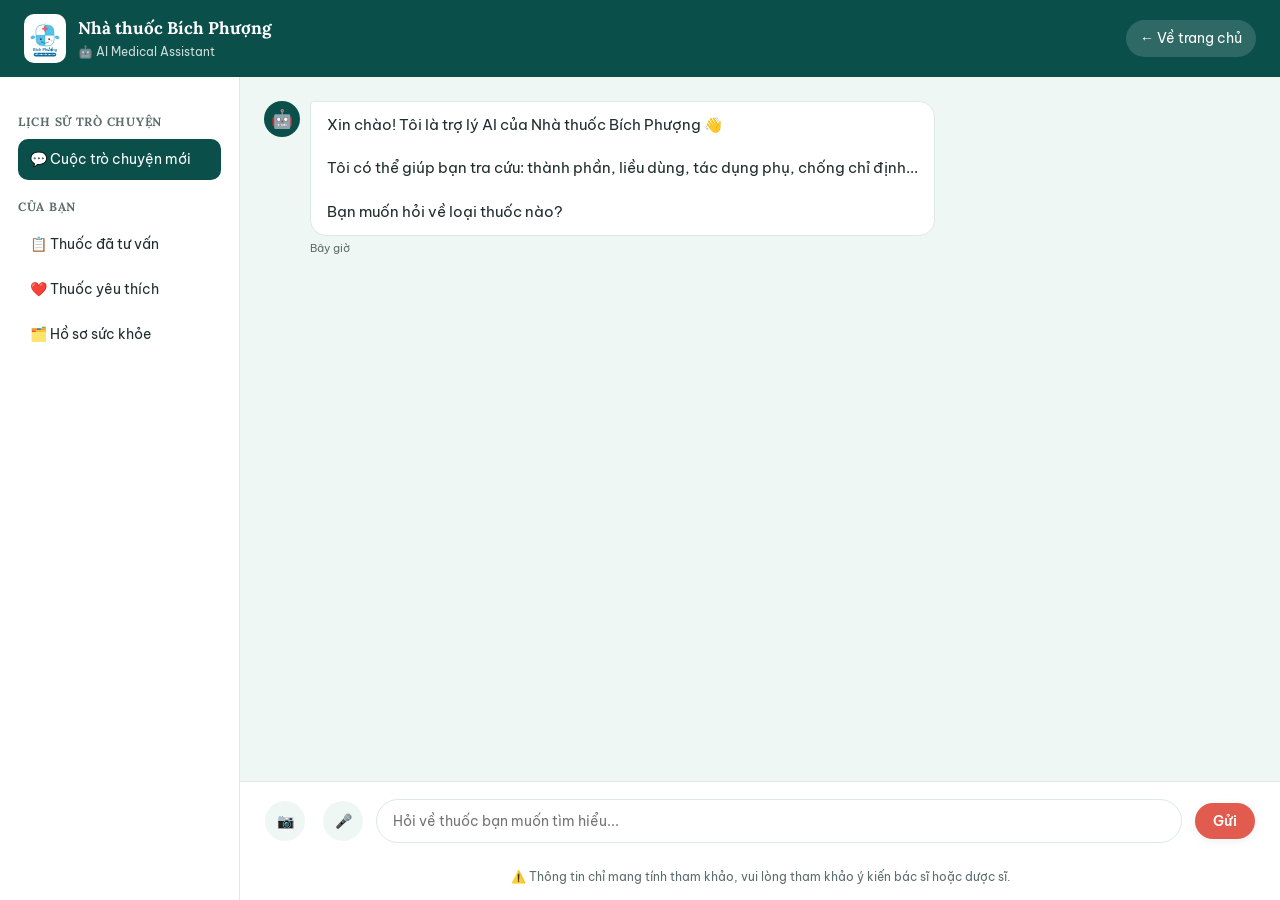
==== pages/ai-tu-van.html @ 7805c1f6 "update website" ====
<!DOCTYPE html>
<html>

<head>
    <meta charset="UTF-8">
    <title>Tư vấn AI - Nhà thuốc Bích Phượng</title>
    <link rel="stylesheet" href="../style.css">
</head>

<body class="trangTuVanAI">

    <header class="headerTuVan">
        <a href="../index.html" class="logoTuVan">
            <img src="../linh-vat-bich-phuong-v2.svg" alt="Logo" class="logoAnhTuVan">
            <div>
                <h1>Nhà thuốc Bích Phượng</h1>
                <p>🤖 AI Medical Assistant</p>
            </div>
        </a>
        <a href="../index.html" class="nutVeTrangChu">← Về trang chủ</a>
    </header>

    <div class="khungTuVanChinh">

        <aside class="menuTuVanTrai">
            <h3>Lịch sử trò chuyện</h3>
            <div class="mucLichSuChat active">💬 Cuộc trò chuyện mới</div>

            <h3>Của bạn</h3>
            <div class="mucCongCu" data-cong-cu="thuocDaTuVan">📋 Thuốc đã tư vấn</div>
            <div class="mucCongCu" data-cong-cu="thuocYeuThich">❤️ Thuốc yêu thích</div>
            <div class="mucCongCu" data-cong-cu="hoSoSucKhoe">🗂️ Hồ sơ sức khỏe</div>
        </aside>

        <main class="khungChat">

            <div class="vungTinNhan" id="vungTinNhan">
                <div class="tinNhan tinNhanAI">
                    <div class="avatarChat avatarAI">🤖</div>
                    <div class="noiDungTinNhan">
                        <div class="bongChat bongChatAI">
                            Xin chào! Tôi là trợ lý AI của Nhà thuốc Bích Phượng 👋<br><br>
                            Tôi có thể giúp bạn tra cứu: thành phần, liều dùng, tác dụng phụ, chống chỉ định...<br><br>
                            Bạn muốn hỏi về loại thuốc nào?
                        </div>
                        <span class="thoiGianChat">Bây giờ</span>
                    </div>
                </div>
            </div>

            <div class="dangGoChat" id="dangGoChat" style="display:none;">
                <div class="avatarChat avatarAI">🤖</div>
                <div class="bongChat bongChatAI">
                    <span class="cham"></span><span class="cham"></span><span class="cham"></span>
                </div>
            </div>

            <div class="khungNhapChat">
                <button type="button" class="nutIconChat" id="nutUpload" title="Tải ảnh lên">📷</button>
                <button type="button" class="nutIconChat" id="nutMicro" title="Ghi âm">🎤</button>
                <input type="text" id="oNhapChat" placeholder="Hỏi về thuốc bạn muốn tìm hiểu...">
                <button type="button" id="nutGuiChat">Gửi</button>
            </div>

            <p class="canhBaoAI">⚠️ Thông tin chỉ mang tính tham khảo, vui lòng tham khảo ý kiến bác sĩ hoặc dược sĩ.
            </p>

        </main>
    </div>

    <script src="ai-tu-van.js"></script>
</body>

</html>
---- style.css ----
@import url('https://fonts.googleapis.com/css2?family=Lora:ital,wght@0,500;0,600;0,700;1,500&family=Be+Vietnam+Pro:wght@400;500;600;700&display=swap');

* {
    box-sizing: border-box;
}

:root {
    --pine: #0B4F4A;
    --teal: #16786D;
    --mint: #EFF7F4;
    --white: #FFFFFF;
    --clay: #E15B4F;
    --clay-dark: #C8453A;
    --ink: #1F2D2B;
    --ink-soft: #5C6E6A;
    --line: #DCEAE6;
    --shadow-sm: 0 2px 8px rgba(11, 79, 74, 0.08);
    --shadow-md: 0 8px 24px rgba(11, 79, 74, 0.12);
    --shadow-lg: 0 20px 48px rgba(11, 79, 74, 0.22);
}

html {
    scroll-behavior: smooth;
}

body {
    font-family: "Be Vietnam Pro", "Segoe UI", sans-serif;
    background: var(--mint);
    margin: 0;
    padding: 0;
    color: var(--ink);
    font-size: 16px;
    line-height: 1.5;
}

h1,
h2,
h3 {
    font-family: "Lora", serif;
}

/*  -----------------------------------------hàng tiêu đề  */

.header {
    background: var(--pine);
    background-image: radial-gradient(circle at 12% 20%, rgba(255, 255, 255, 0.06) 0, transparent 45%),
        radial-gradient(circle at 88% 80%, rgba(255, 255, 255, 0.05) 0, transparent 40%);
    color: var(--white);
    padding: 28px 24px 46px;
    text-align: center;
    position: relative;
    box-shadow: var(--shadow-lg);
}

.hangTieuDe {
    display: flex;
    align-items: center;
    justify-content: center;
    gap: 16px;
    flex-wrap: wrap;
    position: relative;
    padding-right: 60px;
}

.linhVat {
    width: 96px;
    background: var(--white);
    border-radius: 20px;
    padding: 6px;
    box-shadow: var(--shadow-md);
}

.header h1 {
    color: var(--white);
    margin: 0;
    font-size: 34px;
    font-weight: 700;
    letter-spacing: 0.2px;
}

.header p {
    color: rgba(255, 255, 255, 0.86);
    margin: 6px 0 0;
    font-size: 15px;
}

/*--------------------------------------------- phần chính  */
.noi-dung-chinh {
    background: var(--white);
    max-width: 1140px;
    margin: -28px auto 32px;
    padding: 28px;
    border-radius: 22px;
    box-shadow: var(--shadow-lg);
    position: relative;
    border: 1px solid var(--line);
}

p {
    font-size: 16px;
}

/* ------------------------------------------ Ô TÌM KIẾM  */
#oTimKiem {
    padding: 12px 18px;
    width: 100%;
    max-width: 360px;
    border: 1.5px solid var(--line);
    border-radius: 999px;
    font-size: 15px;
    margin-bottom: 14px;
    outline: none;
    font-family: inherit;
    background: var(--mint);
    color: var(--ink);
}

#oTimKiem::placeholder {
    color: var(--ink-soft);
}

#oTimKiem:focus {
    border-color: var(--teal);
    background: var(--white);
    box-shadow: 0 0 0 3px rgba(22, 120, 109, 0.15);
}

/* ---------------------------------------------ĐĂNG NHẬP (form nhanh)  */
#formDangNhap {
    position: fixed;
    top: 50%;
    left: 50%;
    transform: translate(-50%, -50%);
    background: var(--white);
    padding: 30px;
    border-radius: 18px;
    box-shadow: var(--shadow-lg);
    z-index: 100;
    width: min(92vw, 360px);
}

#formDangNhap input {
    display: block;
    width: 100%;
    padding: 10px 12px;
    margin: 8px 0;
    border: 1.5px solid var(--line);
    border-radius: 10px;
    font-family: inherit;
}

.hangMatKhau {
    display: flex;
    align-items: center;
    gap: 6px;
}

.hangMatKhau input {
    flex: 1;
}

.hoacDangNhapBang,
.dangnhapbang {
    text-align: center;
    color: var(--ink-soft);
    font-size: 13px;
    margin: 16px 0 10px;
    text-transform: uppercase;
    letter-spacing: 0.06em;
}

.hangMangXaHoi {
    display: flex;
    flex-direction: column;
    gap: 8px;
}

.nutMangXaHoi {
    display: flex;
    align-items: center;
    justify-content: center;
    gap: 8px;
    width: 100%;
    background: var(--white);
    color: var(--ink);
    border: 1.5px solid var(--line);
    box-shadow: none;
}

.nutGoogle:hover {
    background: #fdeceb;
}

.nutFacebook {
    background: #1877f2;
    color: #fff;
    border-color: #1877f2;
}

.nutFacebook:hover {
    background: #145dbf;
}

.nutZalo {
    background: #0068ff;
    color: #fff;
    border-color: #0068ff;
}

.nutZalo:hover {
    background: #0052cc;
}

/* ------------------------------------------NÚT DANH MỤC  MENU CHÍNH  */
.danhmuc {
    background: var(--white);
    color: var(--teal);
    border: 1.5px solid var(--line);
    border-radius: 999px;
    padding: 8px 16px;
    font-size: 14px;
    cursor: pointer;
    font-weight: 600;
}

.danhmuc:hover {
    background: var(--teal);
    color: var(--white);
}

.menuChinh {
    display: flex;
    gap: 10px;
    margin: 14px 0 18px;
    position: relative;
    flex-wrap: wrap;
}

.nutMoMenu {
    background: var(--mint);
    color: var(--pine);
    border: 1.5px solid var(--line);
    box-shadow: none;
    font-weight: 600;
}

.nutMoMenu:hover {
    background: var(--pine);
    color: var(--white);
    border-color: var(--pine);
}

.nutTatCa {
    background: var(--ink);
    color: var(--white);
}

.nutTatCa:hover {
    background: #000;
}

#megaMenu {
    position: absolute;
    background: var(--white);
    border: 1px solid var(--line);
    box-shadow: var(--shadow-lg);
    display: flex;
    width: 520px;
    z-index: 50;
    border-radius: 18px;
    overflow: hidden;
    margin-top: 8px;
}

.cotPhai {
    flex: 1;
    padding: 16px;
    display: flex;
    flex-wrap: wrap;
    align-content: flex-start;
    gap: 8px;
}

.mucCotPhai {
    padding: 7px 14px;
    background: var(--mint);
    border-radius: 999px;
    cursor: pointer;
    font-size: 14px;
    color: var(--pine);
    font-weight: 600;
}

.mucCotPhai:hover {
    background: var(--teal);
    color: var(--white);
}

/* ---------------------------------------- DANH SÁCH SẢN PHẨM  */
ol {
    display: flex;
    justify-content: center;
    flex-wrap: wrap;
    gap: 22px;
    padding: 0;
    margin-top: 20px;
}

li {
    position: relative;
    background: var(--white);
    border: 1px solid var(--line);
    border-radius: 16px;
    padding: 20px 20px 18px;
    margin: 6px 0;
    list-style: none;
    width: 252px;
    text-align: left;
    box-shadow: var(--shadow-sm);
    transition: transform 0.22s ease, box-shadow 0.22s ease;
    animation: hienLen 0.4s ease;
}

li::before {
    content: "";
    position: absolute;
    top: -1px;
    left: 20px;
    width: 34px;
    height: 10px;
    background: var(--clay);
    border-radius: 0 0 6px 6px;
}

li:hover {
    transform: translateY(-6px);
    box-shadow: var(--shadow-md);
    border-color: var(--teal);
}

li img {
    width: 100%;
    height: 140px;
    object-fit: cover;
    border-radius: 12px;
    margin-bottom: 12px;
    background: var(--mint);
}

.tenSanPham {
    font-weight: 700;
    cursor: pointer;
    color: var(--pine);
    font-family: "Lora", serif;
    font-size: 16px;
}

.chitiet {
    background: var(--mint);
    padding: 10px 12px;
    margin-top: 10px;
    border-radius: 10px;
    font-size: 13px;
    text-align: left;
    color: var(--ink-soft);
    border-left: 3px solid var(--clay);
}

@keyframes hienLen {
    from {
        opacity: 0;
        transform: translateY(14px);
    }

    to {
        opacity: 1;
        transform: translateY(0);
    }
}

/*  --------------------------------------------NÚT BẤM (chung)  */
button {
    background: var(--teal);
    color: var(--white);
    border: none;
    border-radius: 10px;
    padding: 9px 18px;
    margin: 5px;
    font-size: 14px;
    font-weight: 600;
    cursor: pointer;
    font-family: inherit;
    box-shadow: var(--shadow-sm);
    transition: transform 0.15s ease, box-shadow 0.15s ease, background 0.15s ease;
}

button:hover {
    background: var(--pine);
    transform: translateY(-1px);
    box-shadow: var(--shadow-md);
}

button:active {
    transform: translateY(0);
}

button:disabled {
    background: #b7c4c1;
    color: #fff;
    cursor: not-allowed;
    box-shadow: none;
    transform: none;
}

.nutThemGio {
    background: var(--clay);
}

.nutThemGio:hover {
    background: var(--clay-dark);
}

.nutbogio {
    background: var(--white);
    color: var(--ink-soft);
    border: 1.5px solid var(--line);
    box-shadow: none;
}

.nutbogio:hover {
    background: var(--mint);
    color: var(--ink);
}

.nutYeuThich {
    background: var(--white);
    color: #cbd6d3;
    border: 1.5px solid var(--line);
    box-shadow: none;
    padding: 4px 8px;
    margin: 8px 0 0 0;
    font-size: 19px;
    border-radius: 999px;
    line-height: 1;
}

.nutYeuThich:hover {
    transform: scale(1.08);
    box-shadow: none;
}

.nutYeuThich.active {
    background: #fdeceb;
    color: var(--clay);
    border-color: #f4c3bd;
}

/* GIỎ HÀNG  */
.khuVucGioHang {
    position: relative;
    display: inline-block;
    margin-bottom: 16px;
}

#nutGioHangIcon {
    font-size: 15px;
    padding: 11px 18px;
    background: var(--clay);
    color: var(--white);
}

#nutGioHangIcon:hover {
    background: var(--clay-dark);
}

#khungGioHang {
    position: absolute;
    top: 52px;
    left: 0;
    background: var(--white);
    border: 1px solid var(--line);
    border-radius: 18px;
    box-shadow: var(--shadow-lg);
    padding: 22px;
    width: 350px;
    z-index: 80;
}

#khungGioHang h3 {
    margin: 0 0 6px;
    color: var(--pine);
}

#chiTietGioHang {
    font-size: 14px;
    margin-bottom: 10px;
    max-height: 190px;
    overflow-y: auto;
    padding-right: 4px;
}

.sanPhamTrongGio {
    text-align: left;
}

.sanPhamTrongGio p {
    margin: 2px 0;
    font-size: 14px;
}

.sanPhamTrongGio hr {
    border: none;
    border-top: 1px solid var(--line);
    margin: 10px 0;
}

.dongTongTien {
    font-weight: 700;
    font-size: 16px;
    border-top: 1px solid var(--line);
    padding-top: 10px;
    color: var(--pine);
    font-family: "Lora", serif;
}

.dongGiamGia {
    font-size: 14px;
    color: var(--clay-dark);
    font-weight: 600;
}

.dongCuoi {
    color: var(--pine);
    font-size: 15px;
}

#khungGioHang select {
    width: 100%;
    padding: 10px;
    border-radius: 10px;
    border: 1.5px solid var(--line);
    margin: 8px 0;
    font-family: inherit;
}

.khuVucMaGiamGia {
    margin: 10px 0 12px;
    padding: 12px;
    border: 1.5px dashed var(--teal);
    border-radius: 12px;
    background: var(--mint);
}

.khuVucTichDiem {
    margin: 8px 0 12px;
    padding: 12px;
    border: 1.5px dashed var(--clay);
    border-radius: 12px;
    background: #fdf3f2;
}

.chonDiem {
    display: flex;
    align-items: center;
    gap: 8px;
    font-weight: 600;
    color: var(--clay-dark);
}

.chonDiem input {
    width: auto;
    margin: 0;
}

.hangMaGiamGia {
    display: flex;
    gap: 6px;
    flex-wrap: wrap;
    margin-top: 6px;
}

#maGiamGia {
    flex: 1;
    min-width: 140px;
    margin: 0;
}

#nutApDungMaGiamGia,
#nutXoaMaGiamGia {
    padding: 8px 10px;
    margin: 0;
}

.thongBaoMaGiamGia {
    margin: 6px 0 0;
    font-size: 12px;
    color: var(--ink-soft);
}

#khungGioHang input,
#khungGioHang textarea {
    width: 100%;
    padding: 10px;
    border-radius: 10px;
    border: 1.5px solid var(--line);
    margin: 4px 0 8px;
    font-size: 14px;
    font-family: inherit;
}

.khungThongTinGiaoHang {
    margin-top: 10px;
    display: flex;
    flex-direction: column;
}

#nutThongTinGiaoHang {
    width: 100%;
    margin: 0 0 8px;
    background: var(--pine);
}

#formThongTinGiaoHang {
    display: flex;
    flex-direction: column;
    gap: 4px;
    padding: 12px;
    border: 1px solid var(--line);
    border-radius: 12px;
    background: var(--mint);
}

#formThongTinGiaoHang input,
#formThongTinGiaoHang textarea {
    margin: 0 0 6px;
}

.hangNutGioHang {
    display: flex;
    gap: 8px;
    margin-top: 10px;
}

.hangNutGioHang button {
    flex: 1;
}

.hangNutGioHang #nutThanhToan {
    background: var(--clay);
}

.hangNutGioHang #nutThanhToan:hover {
    background: var(--clay-dark);
}

/*  THÔNG BÁO KHUYẾN MÃI  */
.khuVucThongBao {
    margin: 0 0 20px;
    padding: 16px 18px;
    border-radius: 16px;
    background: var(--mint);
    border: 1px solid var(--line);
}

.thongBaoStrip {
    display: grid;
    gap: 10px;
}

.thongBaoItem {
    display: none;
    align-items: center;
    justify-content: space-between;
    gap: 12px;
    padding: 12px 16px;
    border-radius: 12px;
    background: var(--white);
    color: var(--ink);
    border: 1px solid var(--line);
}

.thongBaoItem.active {
    display: flex;
    flex-wrap: wrap;
}

.thongBaoBadge {
    display: inline-flex;
    align-items: center;
    justify-content: center;
    padding: 5px 12px;
    border-radius: 999px;
    background: var(--clay);
    color: var(--white);
    font-size: 11px;
    font-weight: 700;
    text-transform: uppercase;
    letter-spacing: 0.06em;
}

/*  ---------------------------------------------------- MENU ba gạch */
#dauBaGach {
    position: absolute;
    top: 50%;
    right: 4px;
    transform: translateY(-50%);
    background: rgba(255, 255, 255, 0.14);
    color: var(--white);
    border: 1.5px solid rgba(255, 255, 255, 0.3);
    border-radius: 999px;
    font-size: 22px;
    cursor: pointer;
    box-shadow: none;
    padding: 8px 12px;
    width: 44px;
    height: 44px;
    display: inline-flex;
    align-items: center;
    justify-content: center;
    z-index: 10;
}

#dauBaGach:hover {
    background: rgba(255, 255, 255, 0.24);
}

#dauBaGach:focus-visible {
    outline: 2px solid #fff;
    outline-offset: 2px;
}

#menuBaGach {
    position: absolute;
    top: calc(100% + 10px);
    right: 0;
    width: 270px;
    background: var(--white);
    border-radius: 14px;
    box-shadow: var(--shadow-lg);
    display: none;
    z-index: 999;
    overflow: hidden;
    border: 1px solid var(--line);
}

.mucMenu {
    padding: 13px 16px;
    cursor: pointer;
    border-bottom: 1px solid var(--line);
    color: var(--ink);
    display: flex;
    align-items: center;
    gap: 10px;
    transition: background 0.18s ease, transform 0.18s ease;
    font-weight: 500;
}

.mucMenu:last-child {
    border-bottom: none;
}

.mucMenu:hover {
    background: var(--mint);
    color: var(--pine);
    transform: translateX(3px);
}

#khungTichDiem {
    padding: 12px 16px;
    background: #fdf3f2;
    color: var(--clay-dark);
    border-bottom: 1px solid #f4c3bd;
}

#khungTichDiem p {
    margin: 4px 0;
    font-size: 14px;
}

.dongDiem {
    font-size: 14px;
    color: var(--clay-dark);
    font-weight: 600;
}

/*  khung chức năng */
.khungMenuChucNang {
    position: fixed;
    inset: 0;
    background: rgba(11, 40, 37, 0.55);
    display: flex;
    align-items: center;
    justify-content: center;
    padding: 20px;
    z-index: 400;
}

.khungMenuNoiDung {
    width: min(92vw, 480px);
    background: var(--white);
    border-radius: 18px;
    box-shadow: var(--shadow-lg);
    overflow: hidden;
}

.khungMenuHeader {
    display: flex;
    align-items: center;
    justify-content: space-between;
    padding: 16px 18px;
    border-bottom: 1px solid var(--line);
    background: var(--mint);
}

.khungMenuHeader h3 {
    margin: 0;
    color: var(--pine);
    font-size: 19px;
}

.khungMenuHeader button {
    margin: 0;
    padding: 6px 10px;
    background: var(--white);
    color: var(--pine);
    box-shadow: none;
}

.khungMenuBody {
    padding: 18px;
    color: var(--ink);
}

.khungMenuBody .bangThongTin {
    display: grid;
    gap: 8px;
}

.khungMenuBody .hangThongTin {
    padding: 11px 14px;
    border-radius: 10px;
    background: var(--mint);
    border: 1px solid var(--line);
    font-size: 14.5px;
}

.khungMenuBody .hangThongTin strong {
    color: var(--pine);
}

.hangNutYeuCauDangNhap {
    margin-top: 14px;
    text-align: center;
}

.khungMenuBody .nutKhungMenu {
    margin: 10px 0 0;
    padding: 9px 14px;
    background: var(--clay);
}

/* ------------------------------------------------YÊU THÍCH  */
.khungYeuThich {
    position: fixed;
    inset: 0;
    background: rgba(11, 40, 37, 0.55);
    display: flex;
    align-items: center;
    justify-content: center;
    padding: 20px;
    z-index: 300;
}

.khungYeuThichNoiDung {
    width: min(92vw, 560px);
    max-height: 80vh;
    overflow: hidden;
    background: var(--white);
    border-radius: 20px;
    box-shadow: var(--shadow-lg);
}

.khungYeuThichHeader {
    display: flex;
    align-items: center;
    justify-content: space-between;
    padding: 18px 20px;
    border-bottom: 1px solid var(--line);
    background: var(--mint);
}

.khungYeuThichHeader h3 {
    margin: 0;
    color: var(--pine);
    font-family: "Lora", serif;
}

.khungYeuThichHeader button {
    margin: 0;
    padding: 6px 10px;
    background: var(--white);
    color: var(--pine);
    box-shadow: none;
}

.khungYeuThichBody {
    padding: 18px 20px;
    max-height: calc(80vh - 74px);
    overflow-y: auto;
}

.mucYeuThich {
    display: flex;
    align-items: center;
    justify-content: space-between;
    gap: 12px;
    padding: 12px 0;
    border-bottom: 1px solid var(--line);
}

.mucYeuThich:last-child {
    border-bottom: none;
}

.mucYeuThich strong {
    display: block;
    color: var(--pine);
    font-family: "Lora", serif;
}

.mucYeuThich span {
    color: var(--clay-dark);
    font-size: 14px;
    font-weight: 600;
}

.hangNutYeuThichKhung {
    display: flex;
    gap: 8px;
    flex-wrap: wrap;
}

.hangNutYeuThichKhung button {
    margin: 0;
    padding: 8px 12px;
    font-size: 13px;
}

.nutBoYeuThichKhung {
    background: var(--clay);
}

.nutBoYeuThichKhung:hover {
    background: var(--clay-dark);
}

/*  HỒ SƠ KHÁCH HÀNG*/
.khuVucHoSo {
    margin: 18px 0 22px;
}

.hoSoCard {
    display: flex;
    justify-content: space-between;
    gap: 20px;
    padding: 22px;
    border-radius: 18px;
    background: var(--pine);
    color: var(--white);
    box-shadow: var(--shadow-md);
}

.tieuDeNho {
    margin: 0 0 6px;
    color: rgba(255, 255, 255, 0.75);
    font-size: 12px;
    font-weight: 700;
    text-transform: uppercase;
    letter-spacing: 0.08em;
}

.hoSoCard h2 {
    margin: 0 0 8px;
    color: var(--white);
    font-size: 23px;
}

.hoSoCard p {
    margin: 0;
    color: rgba(255, 255, 255, 0.82);
}

.hoSoStats {
    display: grid;
    gap: 8px;
    min-width: 240px;
}

.statItem {
    padding: 11px 14px;
    border-radius: 12px;
    background: rgba(255, 255, 255, 0.12);
    color: var(--white);
    border: 1px solid rgba(255, 255, 255, 0.2);
    font-weight: 600;
    font-size: 14.5px;
}

.statItemNut {
    cursor: pointer;
    text-align: left;
    border: 1px solid rgba(255, 255, 255, 0.3);
    transition: transform 0.15s ease, background 0.15s ease;
}

.statItemNut:hover {
    background: rgba(255, 255, 255, 0.22);
    transform: translateY(-2px);
}

/*  THÔNG BÁO NHANH  */
.thong-bao {
    position: fixed;
    top: 18px;
    right: 18px;
    z-index: 999;
    display: flex;
    flex-direction: column;
    gap: 8px;
    pointer-events: none;
}

.thong-bao .thongItem {
    background: var(--pine);
    color: var(--white);
    padding: 12px 18px;
    border-radius: 999px;
    box-shadow: var(--shadow-lg);
    min-width: 220px;
    animation: slideIn 0.25s ease;
    font-size: 14px;
    font-weight: 500;
}

.thong-bao .thongItem.success {
    background: #1a8f5e;
}

.thong-bao .thongItem.error {
    background: var(--clay-dark);
}

@keyframes slideIn {
    from {
        opacity: 0;
        transform: translateY(-8px);
    }

    to {
        opacity: 1;
        transform: translateY(0);
    }
}

/*  --------------------------------------ĐĂNG NHẬP  ĐĂNG KÝ TRƯỢT  */
.containerDangNhap {
    position: fixed;
    top: 50%;
    left: 50%;
    transform: translate(-50%, -50%);
    width: min(92vw, 720px);
    min-height: 480px;
    background: var(--white);
    border-radius: 26px;
    box-shadow: var(--shadow-lg);
    overflow: hidden;
    z-index: 100;
}

.containerDangNhap h1 {
    font-size: 26px;
    margin: 0 0 6px;
}

.containerDangNhap .formBox {
    position: absolute;
    top: 0;
    height: 100%;
    width: 50%;
    display: flex;
    align-items: center;
    color: var(--ink);
    text-align: center;
    padding: 40px;
    z-index: 1;
    transition: 0.6s ease-in-out 1.2s, visibility 0s 1.2s;
}

.containerDangNhap .formBox form {
    width: 100%;
}

.containerDangNhap .formBox input {
    width: 100%;
    padding: 11px 12px;
    margin: 8px 0;
    border: 1.5px solid var(--line);
    border-radius: 10px;
    font-family: inherit;
}

.containerDangNhap .hangMatKhau {
    display: flex;
    align-items: center;
    gap: 5px;
}

.containerDangNhap .hangMatKhau input {
    flex: 1;
}

.containerDangNhap .dangnhapbang {
    font-size: 12px;
    margin: 12px 0 8px;
    color: var(--ink-soft);
}

.containerDangNhap .hangMangXaHoi {
    display: flex;
    flex-direction: column;
    gap: 6px;
}

.containerDangNhap .nutMangXaHoi {
    padding: 8px 12px;
    font-size: 13px;
}

.formDangKy {
    left: 0;
    opacity: 0;
    visibility: hidden;
    z-index: 1;
}

.formDangNhap2 {
    left: 0;
    z-index: 2;
    visibility: visible;
}

.containerDangNhap.active .formDangKy {
    transform: translateX(100%);
    opacity: 1;
    visibility: visible;
    z-index: 5;
    animation: hienForm 0.6s;
}

.containerDangNhap.active .formDangNhap2 {
    transform: translateX(100%);
    visibility: hidden;
    transition: 0.6s ease-in-out 0s, visibility 0s 0.6s;
}

.toggleContainer {
    position: absolute;
    top: 0;
    left: 50%;
    width: 50%;
    height: 100%;
    overflow: hidden;
    transition: 0.6s ease-in-out;
    border-radius: 160px 0 0 110px;
    z-index: 1000;
}

.containerDangNhap.active .toggleContainer {
    transform: translateX(-100%);
    border-radius: 0 160px 110px 0;
}

.toggle {
    background: var(--pine);
    height: 100%;
    color: var(--white);
    position: relative;
    left: -100%;
    width: 200%;
    transform: translateX(0);
    transition: 0.6s ease-in-out;
}

.containerDangNhap.active .toggle {
    transform: translateX(50%);
}

.togglePanel {
    position: absolute;
    width: 50%;
    height: 100%;
    display: flex;
    flex-direction: column;
    align-items: center;
    justify-content: center;
    padding: 0 32px;
    text-align: center;
    top: 0;
    transition: 0.6s ease-in-out;
}

.toggleLeft {
    transform: translateX(-200%);
}

.containerDangNhap.active .toggleLeft {
    transform: translateX(0);
}

.toggleRight {
    right: 0;
    transform: translateX(0);
}

.containerDangNhap.active .toggleRight {
    transform: translateX(200%);
}

.nutTrong {
    background: transparent;
    border: 1.5px solid var(--white);
    color: var(--white);
    box-shadow: none;
}

.nutTrong:hover {
    background: rgba(255, 255, 255, 0.14);
}

.dongContainerDangNhap {
    position: absolute;
    top: 14px;
    left: 14px;
    width: 34px;
    height: 34px;
    padding: 0;
    background: var(--white);
    color: var(--pine);
    border: 1.5px solid var(--line);
    box-shadow: none;
    z-index: 1500;
    border-radius: 50%;
}

@keyframes hienForm {

    0%,
    49.99% {
        opacity: 0;
        z-index: 1;
    }

    50%,
    100% {
        opacity: 1;
        z-index: 5;
    }
}

/*  LỊCH SỬ ĐƠN HÀNG  */
.khuVucLichSuDonHang h3 {
    margin-top: 0;
    color: var(--pine);
}

.khuVucLichSuDonHang .donHangItem,
.donHangItem {
    padding: 12px 0;
    border-bottom: 1px solid var(--line);
    color: var(--ink);
    font-size: 14.5px;
}

.khuVucLichSuDonHang .donHangItem:last-child {
    border-bottom: none;
}

/*  -------------------------------------phản hồi nhanh */
@media (max-width: 700px) {
    body {
        font-size: 15px;
    }

    .header h1 {
        font-size: 25px;
    }

    .noi-dung-chinh {
        padding: 18px;
        margin-top: -16px;
        border-radius: 18px;
    }

    ol {
        flex-direction: column;
        align-items: center;
    }

    li {
        width: 100%;
    }

    #megaMenu {
        width: 100%;
        left: 0;
        right: 0;
    }

    #khungGioHang {
        width: 92vw;
    }

    .thongBaoItem {
        flex-direction: column;
        align-items: flex-start;
    }

    .hoSoCard {
        flex-direction: column;
    }

    .hoSoStats {
        min-width: 0;
    }

    .containerDangNhap .formBox {
        padding: 24px;
    }

    .toggleContainer {
        display: none;
    }

    .containerDangNhap.active .formDangKy {
        transform: none;
        left: 0;
        opacity: 1;
        z-index: 5;
    }

    .containerDangNhap.active .formDangNhap2 {
        display: none;
    }

    .formDangNhap2 {
        width: 100%;
    }

    .formDangKy {
        width: 100%;
    }
}

@media (prefers-reduced-motion: reduce) {
    * {
        animation: none !important;
        transition: none !important;
    }
}

.chanTrang {
    background: var(--pine);
    color: var(--white);
    margin-top: 32px;
    padding: 36px 24px 0;
}

.chanTrangNoiDung {
    max-width: 1140px;
    margin: 0 auto;
    display: grid;
    grid-template-columns: 1.4fr 1fr 1fr 1fr;
    gap: 24px;
    padding-bottom: 28px;
    border-bottom: 1px solid rgba(255, 255, 255, 0.15);
}

.chanTrangCot {
    min-width: 0;
}

.chanTrangTieuDe {
    color: var(--white);
    font-size: 18px;
    margin: 0 0 12px;
}

.chanTrangDong {
    margin: 6px 0;
    color: rgba(255, 255, 255, 0.85);
    font-size: 14px;
}

.diaChi p,
.gioMoCua p {
    margin: 4px 0;
    color: rgba(255, 255, 255, 0.85);
    font-size: 14px;
}

.chanTrangNutHanhDong {
    display: flex;
    flex-direction: column;
    gap: 8px;
}

.chanTrangNutHanhDong a {
    display: inline-flex;
    align-items: center;
    justify-content: center;
    gap: 6px;
    padding: 10px 14px;
    border-radius: 10px;
    text-decoration: none;
    font-size: 14px;
    font-weight: 600;
    color: var(--white);
    transition: transform 0.15s ease, filter 0.15s ease;
}

.chanTrangNutHanhDong a:hover {
    transform: translateY(-2px);
    filter: brightness(1.1);
}

.nutChiDuong {
    background: var(--clay);
}

.nutGoiDien {
    background: var(--teal);
}

.nutFacebook {
    background: #1877f2;
}

.chanTrangBanDo {
    max-width: 1140px;
    margin: 20px auto 0;
    border-radius: 14px;
    overflow: hidden;
    border: 1px solid rgba(255, 255, 255, 0.15);
}

.chanTrangBanQuyen {
    text-align: center;
    color: rgba(255, 255, 255, 0.6);
    font-size: 13px;
    padding: 18px 0;
    margin: 20px 0 0;
}

@media (max-width: 700px) {
    .chanTrangNoiDung {
        grid-template-columns: 1fr;
    }

    .chanTrangNutHanhDong {
        flex-direction: row;
        flex-wrap: wrap;
    }

    .chanTrangNutHanhDong a {
        flex: 1;
        min-width: 140px;
    }
}

.hopThoaiGiaoHang {
    position: fixed;
    inset: 0;
    display: none;
    justify-content: center;
    align-items: center;
    z-index: 5000;
    font-family: "Segoe UI", sans-serif;
}

.nenMo {
    position: absolute;
    inset: 0;
    background: rgba(0, 0, 0, .55);
    backdrop-filter: blur(4px);
}

.cuaSoGiaoHang {
    position: relative;
    width: 95%;
    max-width: 1100px;
    background: #fff;
    border-radius: 18px;
    overflow: hidden;
    box-shadow: 0 20px 60px rgba(0, 0, 0, .35);
    animation: hienHop .25s ease;
}

@keyframes hienHop {

    from {
        transform: translateY(40px);
        opacity: 0;
    }

    to {
        transform: translateY(0);
        opacity: 1;
    }
}

.tieuDeGiaoHang {
    display: flex;
    justify-content: space-between;
    align-items: center;
    padding: 25px 35px;
    color: white;
    background: linear-gradient(135deg, #0a6cf1, #00bcd4);
}

.tieuDeGiaoHang h2 {
    margin: 0;
    font-size: 28px;
}

.tieuDeGiaoHang p {
    margin-top: 8px;
    font-size: 15px;
}

#dongHopThoaiGiaoHang {
    width: 45px;
    height: 45px;
    border: none;
    border-radius: 50%;
    background: white;
    color: #333;
    font-size: 22px;
    cursor: pointer;
}

#dongHopThoaiGiaoHang:hover {
    transform: rotate(90deg);
}

.noiDungGiaoHang {
    display: flex;
    gap: 35px;
    padding: 35px;
}

.cotTrai {
    flex: 1 1 60%;
    min-width: 0;
}

.cotPhai {
    flex: 1 1 40%;
    width: auto;
    min-width: 280px;
}

.cotTrai h3,
.cotPhai h3 {
    color: #0a6cf1;
    margin-top: 0;
}

.cotTrai label {
    display: block;
    margin-top: 18px;
    margin-bottom: 8px;
    font-weight: bold;
}

.cotTrai input,
.cotTrai select {
    width: 100%;
    padding: 12px;
    border: 1px solid #ccc;
    border-radius: 8px;
    font-size: 15px;
    transition: .2s;
}

.cotTrai input:focus,
.cotTrai select:focus {
    border-color: #0a6cf1;
    outline: none;
    box-shadow: 0 0 8px rgba(10, 108, 241, .2);
}

#kiemTraKhuVuc {
    width: 100%;
    margin-top: 25px;
    padding: 14px;
    font-size: 17px;
    border: none;
    border-radius: 8px;
    background: #0a6cf1;
    color: white;
    cursor: pointer;
}

#kiemTraKhuVuc:hover {
    background: #0054d1;
}

.theThongTin {
    background: #f8fbff;
    border: 1px solid #dde9ff;
    border-radius: 12px;
    padding: 20px;
    margin-bottom: 20px;
}

#ketQuaKhuVuc {
    text-align: center;
    color: #666;
    padding: 20px;
}

#ketQuaKhuVuc img {
    margin-bottom: 15px;
}

.bangThongTin {
    width: 100%;
    border-collapse: collapse;
}

.bangThongTin td {
    padding: 10px;
    border-bottom: 1px solid #eee;
    vertical-align: top;
}

.bangThongTin td:first-child {
    font-weight: bold;
    width: 110px;
}

.chanHopThoai {
    padding: 20px 35px;
    background: #f6f6f6;
    text-align: right;
}

#xacNhanDatHang {
    background: #00b14f;
    color: white;
    border: none;
    border-radius: 8px;
    padding: 14px 30px;
    font-size: 17px;
    cursor: pointer;
}

#xacNhanDatHang:hover {
    background: #009744;
}

.thanhCong {
    color: #0a8d39;
    font-weight: bold;
    font-size: 20px;
}

.canhBao {
    color: #ff9800;
    font-weight: bold;
    font-size: 20px;
}

.thatBai {
    color: #e53935;
    font-weight: bold;
    font-size: 20px;
}

.theKetQua {
    border-radius: 12px;
    padding: 18px;
    margin-top: 15px;
    text-align: left;
    background: white;
    border: 1px solid #ddd;
}

.theKetQua h4 {
    margin-top: 0;
    color: #0a6cf1;
}

.theKetQua p {
    margin: 8px 0;
}

@media(max-width:900px) {

    .noiDungGiaoHang {
        flex-direction: column;
    }

    .cotPhai {
        width: 100%;
    }

    .cuaSoGiaoHang {
        width: 96%;
    }

    .tieuDeGiaoHang {
        padding: 20px;
    }
}

.donHangItem {
    background: #fff;
    border: 1px solid #ddd;
    border-radius: 12px;
    padding: 15px;
    margin-bottom: 18px;
}

.donHangHeader {
    display: flex;
    justify-content: space-between;
    align-items: center;
    margin-bottom: 10px;
}

.trangThaiDon {
    background: #28a745;
    color: white;
    padding: 6px 12px;
    border-radius: 30px;
    font-size: 13px;
    font-weight: bold;
}

.donHangItem ul {
    margin-top: 10px;
    padding-left: 20px;
}

.donHangItem li {
    margin: 5px 0;
}

/* ------------------------------------------ TRANG TƯ VẤN AI  */
.trangTuVanAI {
    background: var(--mint);
    margin: 0;
    height: 100vh;
    display: flex;
    flex-direction: column;
    overflow: hidden;
}

.headerTuVan {
    background: var(--pine);
    color: var(--white);
    padding: 14px 24px;
    display: flex;
    align-items: center;
    justify-content: space-between;
    box-shadow: var(--shadow-md);
    flex-shrink: 0;
}

.logoTuVan {
    display: flex;
    align-items: center;
    gap: 12px;
    text-decoration: none;
    color: var(--white);
}

.logoAnhTuVan {
    width: 42px;
    background: var(--white);
    border-radius: 10px;
    padding: 3px;
}

.logoTuVan h1 {
    font-size: 17px;
    margin: 0;
    color: var(--white);
}

.logoTuVan p {
    font-size: 12px;
    margin: 2px 0 0;
    color: rgba(255, 255, 255, 0.8);
}

.nutVeTrangChu {
    color: var(--white);
    text-decoration: none;
    background: rgba(255, 255, 255, 0.15);
    padding: 8px 14px;
    border-radius: 999px;
    font-size: 14px;
}

.khungTuVanChinh {
    display: flex;
    flex: 1;
    overflow: hidden;
}

.menuTuVanTrai {
    width: 240px;
    background: var(--white);
    border-right: 1px solid var(--line);
    padding: 18px;
    overflow-y: auto;
    flex-shrink: 0;
}

.menuTuVanTrai h3 {
    font-size: 12px;
    text-transform: uppercase;
    color: var(--ink-soft);
    letter-spacing: 0.06em;
    margin: 18px 0 8px;
}

.mucLichSuChat,
.mucCongCu {
    padding: 10px 12px;
    border-radius: 10px;
    cursor: pointer;
    font-size: 14px;
    color: var(--ink);
    margin-bottom: 4px;
}

.mucLichSuChat:hover,
.mucCongCu:hover {
    background: var(--mint);
}

.mucLichSuChat.active {
    background: var(--pine);
    color: var(--white);
}

.khungChat {
    flex: 1;
    display: flex;
    flex-direction: column;
    background: var(--mint);
}

.vungTinNhan {
    flex: 1;
    overflow-y: auto;
    padding: 24px;
    display: flex;
    flex-direction: column;
    gap: 16px;
}

.tinNhan {
    display: flex;
    gap: 10px;
    max-width: 70%;
}

.tinNhanAI {
    align-self: flex-start;
}

.tinNhanNguoiDung {
    align-self: flex-end;
    flex-direction: row;
}

.avatarChat {
    width: 36px;
    height: 36px;
    border-radius: 50%;
    display: flex;
    align-items: center;
    justify-content: center;
    font-size: 18px;
    flex-shrink: 0;
}

.avatarAI {
    background: var(--pine);
}

.avatarNguoiDung {
    background: var(--clay);
}

.bongChat {
    padding: 12px 16px;
    border-radius: 16px;
    font-size: 14.5px;
    line-height: 1.5;
}

.bongChatAI {
    background: var(--white);
    color: var(--ink);
    border: 1px solid var(--line);
    border-top-left-radius: 4px;
}

.bongChatNguoiDung {
    background: var(--pine);
    color: var(--white);
    border-top-right-radius: 4px;
}

.thoiGianChat {
    font-size: 11px;
    color: var(--ink-soft);
    margin-top: 4px;
    display: block;
}

.tinNhanNguoiDung .noiDungTinNhan {
    text-align: right;
}

.dangGoChat {
    display: flex;
    gap: 10px;
    padding: 0 24px 10px;
    align-items: center;
}

.dangGoChat .bongChat {
    display: flex;
    gap: 4px;
    padding: 12px 16px;
}

.cham {
    width: 6px;
    height: 6px;
    background: var(--ink-soft);
    border-radius: 50%;
    animation: nhayCham 1.2s infinite ease-in-out;
}

.cham:nth-child(2) {
    animation-delay: 0.2s;
}

.cham:nth-child(3) {
    animation-delay: 0.4s;
}

@keyframes nhayCham {

    0%,
    60%,
    100% {
        opacity: 0.3;
        transform: translateY(0);
    }

    30% {
        opacity: 1;
        transform: translateY(-4px);
    }
}

.khungNhapChat {
    display: flex;
    align-items: center;
    gap: 8px;
    padding: 14px 20px;
    background: var(--white);
    border-top: 1px solid var(--line);
    flex-shrink: 0;
}

.khungNhapChat input {
    flex: 1;
    padding: 12px 16px;
    border: 1.5px solid var(--line);
    border-radius: 999px;
    font-family: inherit;
    font-size: 14px;
}

.khungNhapChat input:focus {
    outline: none;
    border-color: var(--teal);
}

.nutIconChat {
    background: var(--mint);
    color: var(--pine);
    border-radius: 50%;
    width: 40px;
    height: 40px;
    padding: 0;
    box-shadow: none;
}

#nutGuiChat {
    background: var(--clay);
    border-radius: 999px;
}

.canhBaoAI {
    text-align: center;
    font-size: 12px;
    color: var(--ink-soft);
    padding: 8px 20px 14px;
    margin: 0;
    background: var(--white);
}

/* -------------------------------------- TRANG ƯU ĐÃI THÀNH VIÊN  */
.trangVip {
    background: var(--mint);
    margin: 0;
    min-height: 100vh;
}

.khungVipChinh {
    max-width: 960px;
    margin: 0 auto;
    padding: 24px;
}

.theHangThanhVien {
    background: linear-gradient(135deg, var(--pine), var(--teal));
    color: var(--white);
    border-radius: 20px;
    padding: 24px;
    display: flex;
    align-items: center;
    gap: 18px;
    box-shadow: var(--shadow-lg);
}

.avatarVip {
    width: 64px;
    height: 64px;
    border-radius: 50%;
    background: rgba(255, 255, 255, 0.2);
    display: flex;
    align-items: center;
    justify-content: center;
    font-size: 30px;
    flex-shrink: 0;
}

.thongTinVip {
    flex: 1;
}

.tenKhachVip {
    font-size: 20px;
    font-weight: 700;
    margin: 0;
}

.hangThanhVienVip {
    margin: 4px 0 0;
    color: rgba(255, 255, 255, 0.85);
}

.diemVip {
    text-align: right;
}

.soDiemVip {
    font-size: 28px;
    font-weight: 700;
    margin: 0;
}

.tienTrinhVip {
    background: var(--white);
    border-radius: 16px;
    padding: 18px 20px;
    margin-top: 16px;
    box-shadow: var(--shadow-sm);
}

.hangTienTrinh {
    display: flex;
    justify-content: space-between;
    font-size: 13px;
    color: var(--ink-soft);
    margin-bottom: 8px;
}

.thanhTienTrinhNen {
    background: var(--mint);
    border-radius: 999px;
    height: 10px;
    overflow: hidden;
}

.thanhTienTrinhFill {
    background: var(--clay);
    height: 100%;
    border-radius: 999px;
    transition: width 0.4s ease;
}

.ghiChuTienTrinh {
    font-size: 13px;
    color: var(--ink-soft);
    margin: 8px 0 0;
}

.danhSachHangVip,
.danhSachVoucher,
.lichSuVip {
    margin-top: 24px;
}

.danhSachHangVip h2,
.danhSachVoucher h2,
.lichSuVip h2 {
    font-size: 20px;
    color: var(--pine);
    margin-bottom: 12px;
}

.luoiHangVip {
    display: grid;
    grid-template-columns: repeat(auto-fit, minmax(160px, 1fr));
    gap: 12px;
}

.theHangNho {
    background: var(--white);
    border: 1.5px solid var(--line);
    border-radius: 14px;
    padding: 16px;
    text-align: center;
}

.theHangNho.hangDangCo {
    border-color: var(--clay);
    box-shadow: 0 0 0 3px rgba(225, 91, 79, 0.15);
}

.iconHang {
    font-size: 28px;
}

.theHangNho h3 {
    margin: 8px 0 4px;
    color: var(--pine);
    font-size: 16px;
}

.theHangNho p {
    font-size: 12px;
    color: var(--ink-soft);
    margin: 0 0 8px;
}

.theHangNho ul {
    list-style: none;
    padding: 0;
    margin: 0;
    font-size: 12.5px;
    text-align: left;
    color: var(--ink);
}

.theHangNho li {
    padding: 3px 0;
}

.luoiVoucher {
    display: grid;
    grid-template-columns: repeat(auto-fit, minmax(200px, 1fr));
    gap: 12px;
}

.theVoucher {
    background: var(--white);
    border: 1.5px dashed var(--clay);
    border-radius: 14px;
    padding: 16px;
}

.theVoucherKhoa {
    opacity: 0.5;
    border-color: var(--line);
}

.tenVoucher {
    font-size: 18px;
    font-weight: 700;
    color: var(--clay-dark);
    margin: 0;
}

.dieuKienVoucher {
    font-size: 13px;
    color: var(--ink-soft);
    margin: 4px 0;
}

.maVoucher {
    font-size: 12px;
    background: var(--mint);
    display: inline-block;
    padding: 3px 8px;
    border-radius: 6px;
}

.trangThaiVoucher {
    font-size: 12px;
    margin: 6px 0 0;
    font-weight: 600;
}

.dongLichSuDiem {
    display: flex;
    justify-content: space-between;
    padding: 10px 0;
    border-bottom: 1px solid var(--line);
    font-size: 14px;
}

.diemCongVip {
    color: #1a8f5e;
    font-weight: 700;
}
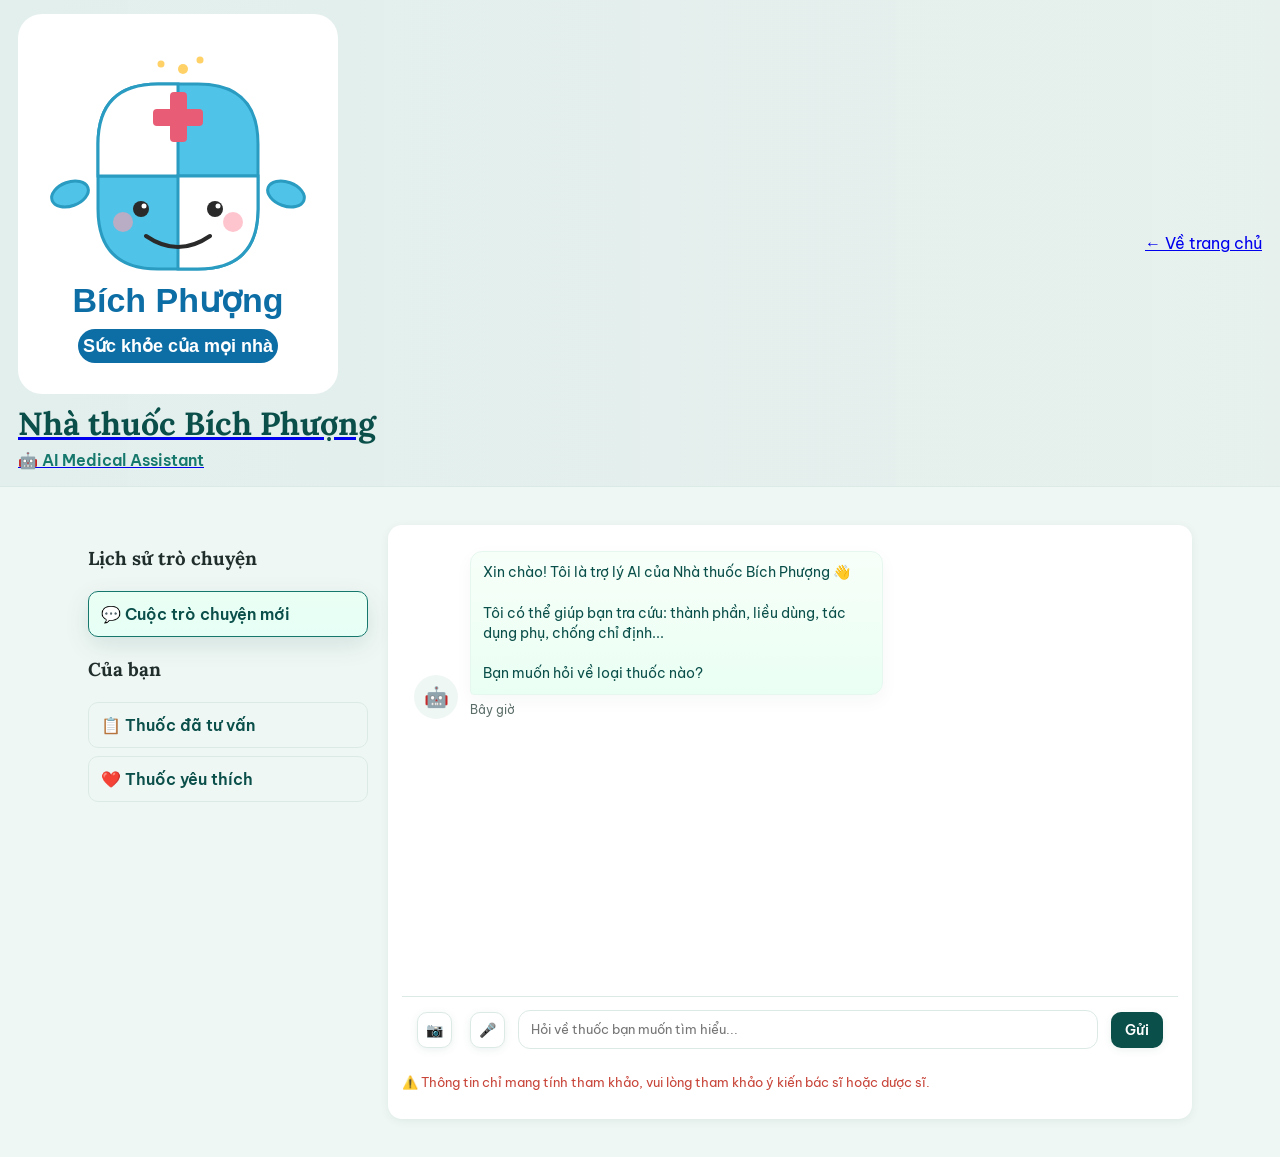
==== commit 310f27d8: "update website" ====
--- a/pages/ai-tu-van.html
+++ b/pages/ai-tu-van.html
@@ -29,7 +29,6 @@
             <h3>Của bạn</h3>
             <div class="mucCongCu" data-cong-cu="thuocDaTuVan">📋 Thuốc đã tư vấn</div>
             <div class="mucCongCu" data-cong-cu="thuocYeuThich">❤️ Thuốc yêu thích</div>
-            <div class="mucCongCu" data-cong-cu="hoSoSucKhoe">🗂️ Hồ sơ sức khỏe</div>
         </aside>
 
         <main class="khungChat">
--- a/style.css
+++ b/style.css
@@ -39,12 +39,13 @@
     font-family: "Lora", serif;
 }
 
-/*  -----------------------------------------hàng tiêu đề  */
-
+p {
+    font-size: 16px;
+}
+
+/* ============ header(tiêu đề) ============ */
 .header {
     background: var(--pine);
-    background-image: radial-gradient(circle at 12% 20%, rgba(255, 255, 255, 0.06) 0, transparent 45%),
-        radial-gradient(circle at 88% 80%, rgba(255, 255, 255, 0.05) 0, transparent 40%);
     color: var(--white);
     padding: 28px 24px 46px;
     text-align: center;
@@ -63,7 +64,7 @@
 }
 
 .linhVat {
-    width: 96px;
+    width: 90px;
     background: var(--white);
     border-radius: 20px;
     padding: 6px;
@@ -73,22 +74,21 @@
 .header h1 {
     color: var(--white);
     margin: 0;
-    font-size: 34px;
+    font-size: 32px;
     font-weight: 700;
-    letter-spacing: 0.2px;
 }
 
 .header p {
     color: rgba(255, 255, 255, 0.86);
-    margin: 6px 0 0;
+    margin: 8px 0 0;
     font-size: 15px;
 }
 
-/*--------------------------------------------- phần chính  */
+/* ============ LAYOUT CHÍNH ============ */
 .noi-dung-chinh {
     background: var(--white);
     max-width: 1140px;
-    margin: -28px auto 32px;
+    margin: -28px auto 0;
     padding: 28px;
     border-radius: 22px;
     box-shadow: var(--shadow-lg);
@@ -96,11 +96,7 @@
     border: 1px solid var(--line);
 }
 
-p {
-    font-size: 16px;
-}
-
-/* ------------------------------------------ Ô TÌM KIẾM  */
+/* ============ Ô TÌM KIẾM ============ */
 #oTimKiem {
     padding: 12px 18px;
     width: 100%;
@@ -115,270 +111,13 @@
     color: var(--ink);
 }
 
-#oTimKiem::placeholder {
-    color: var(--ink-soft);
-}
-
 #oTimKiem:focus {
     border-color: var(--teal);
     background: var(--white);
     box-shadow: 0 0 0 3px rgba(22, 120, 109, 0.15);
 }
 
-/* ---------------------------------------------ĐĂNG NHẬP (form nhanh)  */
-#formDangNhap {
-    position: fixed;
-    top: 50%;
-    left: 50%;
-    transform: translate(-50%, -50%);
-    background: var(--white);
-    padding: 30px;
-    border-radius: 18px;
-    box-shadow: var(--shadow-lg);
-    z-index: 100;
-    width: min(92vw, 360px);
-}
-
-#formDangNhap input {
-    display: block;
-    width: 100%;
-    padding: 10px 12px;
-    margin: 8px 0;
-    border: 1.5px solid var(--line);
-    border-radius: 10px;
-    font-family: inherit;
-}
-
-.hangMatKhau {
-    display: flex;
-    align-items: center;
-    gap: 6px;
-}
-
-.hangMatKhau input {
-    flex: 1;
-}
-
-.hoacDangNhapBang,
-.dangnhapbang {
-    text-align: center;
-    color: var(--ink-soft);
-    font-size: 13px;
-    margin: 16px 0 10px;
-    text-transform: uppercase;
-    letter-spacing: 0.06em;
-}
-
-.hangMangXaHoi {
-    display: flex;
-    flex-direction: column;
-    gap: 8px;
-}
-
-.nutMangXaHoi {
-    display: flex;
-    align-items: center;
-    justify-content: center;
-    gap: 8px;
-    width: 100%;
-    background: var(--white);
-    color: var(--ink);
-    border: 1.5px solid var(--line);
-    box-shadow: none;
-}
-
-.nutGoogle:hover {
-    background: #fdeceb;
-}
-
-.nutFacebook {
-    background: #1877f2;
-    color: #fff;
-    border-color: #1877f2;
-}
-
-.nutFacebook:hover {
-    background: #145dbf;
-}
-
-.nutZalo {
-    background: #0068ff;
-    color: #fff;
-    border-color: #0068ff;
-}
-
-.nutZalo:hover {
-    background: #0052cc;
-}
-
-/* ------------------------------------------NÚT DANH MỤC  MENU CHÍNH  */
-.danhmuc {
-    background: var(--white);
-    color: var(--teal);
-    border: 1.5px solid var(--line);
-    border-radius: 999px;
-    padding: 8px 16px;
-    font-size: 14px;
-    cursor: pointer;
-    font-weight: 600;
-}
-
-.danhmuc:hover {
-    background: var(--teal);
-    color: var(--white);
-}
-
-.menuChinh {
-    display: flex;
-    gap: 10px;
-    margin: 14px 0 18px;
-    position: relative;
-    flex-wrap: wrap;
-}
-
-.nutMoMenu {
-    background: var(--mint);
-    color: var(--pine);
-    border: 1.5px solid var(--line);
-    box-shadow: none;
-    font-weight: 600;
-}
-
-.nutMoMenu:hover {
-    background: var(--pine);
-    color: var(--white);
-    border-color: var(--pine);
-}
-
-.nutTatCa {
-    background: var(--ink);
-    color: var(--white);
-}
-
-.nutTatCa:hover {
-    background: #000;
-}
-
-#megaMenu {
-    position: absolute;
-    background: var(--white);
-    border: 1px solid var(--line);
-    box-shadow: var(--shadow-lg);
-    display: flex;
-    width: 520px;
-    z-index: 50;
-    border-radius: 18px;
-    overflow: hidden;
-    margin-top: 8px;
-}
-
-.cotPhai {
-    flex: 1;
-    padding: 16px;
-    display: flex;
-    flex-wrap: wrap;
-    align-content: flex-start;
-    gap: 8px;
-}
-
-.mucCotPhai {
-    padding: 7px 14px;
-    background: var(--mint);
-    border-radius: 999px;
-    cursor: pointer;
-    font-size: 14px;
-    color: var(--pine);
-    font-weight: 600;
-}
-
-.mucCotPhai:hover {
-    background: var(--teal);
-    color: var(--white);
-}
-
-/* ---------------------------------------- DANH SÁCH SẢN PHẨM  */
-ol {
-    display: flex;
-    justify-content: center;
-    flex-wrap: wrap;
-    gap: 22px;
-    padding: 0;
-    margin-top: 20px;
-}
-
-li {
-    position: relative;
-    background: var(--white);
-    border: 1px solid var(--line);
-    border-radius: 16px;
-    padding: 20px 20px 18px;
-    margin: 6px 0;
-    list-style: none;
-    width: 252px;
-    text-align: left;
-    box-shadow: var(--shadow-sm);
-    transition: transform 0.22s ease, box-shadow 0.22s ease;
-    animation: hienLen 0.4s ease;
-}
-
-li::before {
-    content: "";
-    position: absolute;
-    top: -1px;
-    left: 20px;
-    width: 34px;
-    height: 10px;
-    background: var(--clay);
-    border-radius: 0 0 6px 6px;
-}
-
-li:hover {
-    transform: translateY(-6px);
-    box-shadow: var(--shadow-md);
-    border-color: var(--teal);
-}
-
-li img {
-    width: 100%;
-    height: 140px;
-    object-fit: cover;
-    border-radius: 12px;
-    margin-bottom: 12px;
-    background: var(--mint);
-}
-
-.tenSanPham {
-    font-weight: 700;
-    cursor: pointer;
-    color: var(--pine);
-    font-family: "Lora", serif;
-    font-size: 16px;
-}
-
-.chitiet {
-    background: var(--mint);
-    padding: 10px 12px;
-    margin-top: 10px;
-    border-radius: 10px;
-    font-size: 13px;
-    text-align: left;
-    color: var(--ink-soft);
-    border-left: 3px solid var(--clay);
-}
-
-@keyframes hienLen {
-    from {
-        opacity: 0;
-        transform: translateY(14px);
-    }
-
-    to {
-        opacity: 1;
-        transform: translateY(0);
-    }
-}
-
-/*  --------------------------------------------NÚT BẤM (chung)  */
+/* ============ NÚT BẤM CHUNG ============ */
 button {
     background: var(--teal);
     color: var(--white);
@@ -412,6 +151,171 @@
     transform: none;
 }
 
+/* ============ MENU DANH MỤC / MEGA MENU ============ */
+.menuChinh {
+    display: flex;
+    gap: 10px;
+    margin: 14px 0 18px;
+    position: relative;
+    flex-wrap: wrap;
+}
+
+.nutMoMenu {
+    background: var(--mint);
+    color: var(--pine);
+    border: 1.5px solid var(--line);
+    box-shadow: none;
+    font-weight: 600;
+}
+
+.nutMoMenu:hover {
+    background: var(--pine);
+    color: var(--white);
+    border-color: var(--pine);
+}
+
+.nutTatCa {
+    background: var(--ink);
+    color: var(--white);
+}
+
+.nutTatCa:hover {
+    background: #000;
+}
+
+#megaMenu {
+    position: absolute;
+    background: var(--white);
+    border: 1px solid var(--line);
+    box-shadow: var(--shadow-lg);
+    display: flex;
+    width: 520px;
+    z-index: 50;
+    border-radius: 18px;
+    overflow: hidden;
+    margin-top: 8px;
+}
+
+.cotPhai {
+    flex: 1;
+    padding: 16px;
+    display: flex;
+    flex-wrap: wrap;
+    align-content: flex-start;
+    gap: 8px;
+}
+
+.mucCotPhai {
+    padding: 7px 14px;
+    background: var(--mint);
+    border-radius: 999px;
+    cursor: pointer;
+    font-size: 14px;
+    color: var(--pine);
+    font-weight: 600;
+}
+
+.mucCotPhai:hover {
+    background: var(--teal);
+    color: var(--white);
+}
+
+/* ============ SẢN PHẨM ============ */
+ol {
+    display: flex;
+    justify-content: center;
+    flex-wrap: wrap;
+    gap: 22px;
+    padding: 0;
+    margin-top: 20px;
+}
+
+li {
+    position: relative;
+    background: var(--white);
+    border: 1px solid var(--line);
+    border-radius: 16px;
+    padding: 20px 20px 18px;
+    margin: 6px 0;
+    list-style: none;
+    width: 252px;
+    text-align: left;
+    box-shadow: var(--shadow-sm);
+    transition: transform 0.22s ease, box-shadow 0.22s ease;
+    animation: hienLen 0.4s ease;
+}
+
+li::before {
+    content: "";
+    position: absolute;
+    top: -1px;
+    left: 20px;
+    width: 34px;
+    height: 10px;
+    background: var(--clay);
+    border-radius: 0 0 6px 6px;
+}
+
+li:hover {
+    transform: translateY(-6px);
+    box-shadow: var(--shadow-md);
+    border-color: var(--teal);
+}
+
+li img {
+    width: 100%;
+    height: 140px;
+    object-fit: cover;
+    border-radius: 12px;
+    margin-bottom: 12px;
+    background: var(--mint);
+}
+
+.tenSanPham {
+    font-weight: 700;
+    cursor: pointer;
+    color: var(--pine);
+    font-family: "Lora", serif;
+    font-size: 16px;
+}
+
+.nutXemChiTiet {
+    display: inline-block;
+    font-size: 12.5px;
+    color: var(--teal);
+    cursor: pointer;
+    margin-top: 4px;
+    text-decoration: underline;
+    text-decoration-style: dotted;
+}
+
+.nutXemChiTiet:hover {
+    color: var(--pine);
+}
+
+.chitiet {
+    background: var(--mint);
+    padding: 10px 12px;
+    margin-top: 10px;
+    border-radius: 10px;
+    font-size: 13px;
+    text-align: left;
+    color: var(--ink-soft);
+    border-left: 3px solid var(--clay);
+}
+
+@keyframes hienLen {
+    from {
+        opacity: 0;
+        transform: translateY(14px);
+    }
+
+    to {
+        opacity: 1;
+        transform: translateY(0);
+    }
+}
+
 .nutThemGio {
     background: var(--clay);
 }
@@ -455,7 +359,7 @@
     border-color: #f4c3bd;
 }
 
-/* GIỎ HÀNG  */
+/* ============ GIỎ HÀNG ============ */
 .khuVucGioHang {
     position: relative;
     display: inline-block;
@@ -527,6 +431,16 @@
     font-size: 14px;
     color: var(--clay-dark);
     font-weight: 600;
+    border-top: none;
+    padding-top: 0;
+}
+
+.dongDiem {
+    font-size: 14px;
+    color: var(--teal);
+    font-weight: 600;
+    border-top: none;
+    padding-top: 0;
 }
 
 .dongCuoi {
@@ -653,9 +567,282 @@
     background: var(--clay-dark);
 }
 
-/*  THÔNG BÁO KHUYẾN MÃI  */
+/* ============ MODAL GIAO HÀNG NHANH ============ */
+.hopThoaiGiaoHang {
+    position: fixed;
+    inset: 0;
+    z-index: 200;
+    display: flex;
+    align-items: center;
+    justify-content: center;
+    padding: 16px;
+}
+
+.nenMo {
+    position: absolute;
+    inset: 0;
+    background: rgba(11, 40, 37, 0.55);
+}
+
+.cuaSoGiaoHang {
+    position: relative;
+    background: var(--white);
+    border-radius: 20px;
+    width: min(94vw, 820px);
+    max-height: 90vh;
+    overflow-y: auto;
+    box-shadow: var(--shadow-lg);
+}
+
+.tieuDeGiaoHang {
+    display: flex;
+    align-items: flex-start;
+    justify-content: space-between;
+    padding: 20px 24px;
+    background: var(--pine);
+    color: var(--white);
+    border-radius: 20px 20px 0 0;
+}
+
+.tieuDeGiaoHang h2 {
+    color: var(--white);
+    margin: 0 0 6px;
+    font-size: 20px;
+}
+
+.tieuDeGiaoHang p {
+    color: rgba(255, 255, 255, 0.85);
+    margin: 0;
+    font-size: 13.5px;
+}
+
+.tieuDeGiaoHang button {
+    background: rgba(255, 255, 255, 0.15);
+    margin: 0;
+    padding: 6px 10px;
+    box-shadow: none;
+}
+
+.noiDungGiaoHang {
+    display: grid;
+    grid-template-columns: 1fr 1fr;
+    gap: 20px;
+    padding: 22px 24px;
+}
+
+.cotTraiGiaoHang label {
+    font-size: 13px;
+    font-weight: 600;
+    color: var(--ink-soft);
+    display: block;
+    margin: 10px 0 4px;
+}
+
+.cotTraiGiaoHang select,
+.cotTraiGiaoHang input {
+    width: 100%;
+    padding: 10px;
+    border-radius: 10px;
+    border: 1.5px solid var(--line);
+    font-family: inherit;
+}
+
+#kiemTraKhuVuc {
+    width: 100%;
+    margin-top: 16px;
+    background: var(--clay);
+}
+
+#kiemTraKhuVuc:hover {
+    background: var(--clay-dark);
+}
+
+.nhanDiaChiDaLuu {
+    font-size: 12px;
+    font-weight: 700;
+    color: var(--ink-soft);
+    text-transform: uppercase;
+    letter-spacing: 0.06em;
+    margin: 0 0 8px;
+}
+
+.theDiaChiDaLuu {
+    background: var(--mint);
+    border: 1.5px dashed var(--teal);
+    border-radius: 12px;
+    padding: 14px;
+    margin-bottom: 12px;
+}
+
+.theDiaChiDaLuu p {
+    margin: 3px 0;
+    font-size: 14px;
+}
+
+#nutKiemTraLaiDiaChiCu {
+    width: 100%;
+    background: var(--clay);
+}
+
+#nutKiemTraLaiDiaChiCu:hover {
+    background: var(--clay-dark);
+}
+
+.nutPhu {
+    width: 100%;
+    background: var(--white);
+    color: var(--pine);
+    border: 1.5px solid var(--line);
+    box-shadow: none;
+    margin-top: 8px;
+}
+
+.nutPhu:hover {
+    background: var(--mint);
+}
+
+.theThongTin {
+    background: var(--mint);
+    border-radius: 14px;
+    padding: 16px;
+    margin-bottom: 14px;
+}
+
+.theThongTin h3 {
+    margin: 0 0 10px;
+    color: var(--pine);
+    font-size: 15px;
+}
+
+.theKetQua h4 {
+    margin: 0 0 6px;
+    font-size: 15px;
+}
+
+.theKetQua p {
+    margin: 3px 0;
+    font-size: 13.5px;
+}
+
+.thanhCong {
+    color: #1a8f5e;
+}
+
+.canhBao {
+    color: #b45309;
+}
+
+.thatBai {
+    color: var(--clay-dark);
+}
+
+.bangThongTin {
+    width: 100%;
+    font-size: 13.5px;
+    border-collapse: collapse;
+}
+
+.bangThongTin td {
+    padding: 6px 4px;
+    vertical-align: top;
+}
+
+.bangThongTin td:first-child {
+    color: var(--ink-soft);
+    width: 90px;
+}
+
+.chanHopThoai {
+    padding: 16px 24px 24px;
+}
+
+#xacNhanDatHang {
+    width: 100%;
+    background: var(--pine);
+}
+
+/* ============ POPUP THANH TOÁN THÀNH CÔNG ============ */
+.popupThanhCong {
+    position: fixed;
+    inset: 0;
+    z-index: 500;
+    display: flex;
+    align-items: center;
+    justify-content: center;
+    background: rgba(11, 40, 37, 0.6);
+    padding: 16px;
+}
+
+#phaoHoa {
+    position: absolute;
+    inset: 0;
+    width: 100%;
+    height: 100%;
+    pointer-events: none;
+}
+
+.popupNoiDung {
+    position: relative;
+    background: var(--white);
+    border-radius: 22px;
+    padding: 32px;
+    width: min(92vw, 420px);
+    text-align: center;
+    box-shadow: var(--shadow-lg);
+}
+
+.iconThanhCong {
+    font-size: 46px;
+}
+
+.popupNoiDung h2 {
+    color: var(--pine);
+    margin: 6px 0 14px;
+}
+
+.badgeGiaoNhanh {
+    display: inline-block;
+    margin-left: 8px;
+    background: #1a8f5e;
+    color: #fff;
+    padding: 4px 8px;
+    border-radius: 999px;
+    font-size: 12px;
+    font-weight: 700;
+    vertical-align: middle;
+}
+
+.popupNoiDung p {
+    text-align: left;
+    background: var(--mint);
+    border-radius: 12px;
+    padding: 14px;
+    font-size: 14px;
+    line-height: 1.8;
+}
+
+#nutDongPopupThanhCong {
+    background: var(--clay);
+    margin-top: 10px;
+}
+
+.xemDon {
+    margin-top: 10px;
+    color: var(--teal);
+    text-decoration: underline;
+    cursor: pointer;
+    font-weight: 700;
+}
+
+#chiTietDon p,
+#chiTietDon ul {
+    margin: 6px 0;
+    color: var(--ink);
+}
+
+/* ============ THÔNG BÁO KHUYẾN MÃI ============ */
 .khuVucThongBao {
-    margin: 0 0 20px;
+    margin: 20px 0 20px;
     padding: 16px 18px;
     border-radius: 16px;
     background: var(--mint);
@@ -698,7 +885,7 @@
     letter-spacing: 0.06em;
 }
 
-/*  ---------------------------------------------------- MENU ba gạch */
+/* ============ HAMBURGER MENU ============ */
 #dauBaGach {
     position: absolute;
     top: 50%;
@@ -737,7 +924,6 @@
     background: var(--white);
     border-radius: 14px;
     box-shadow: var(--shadow-lg);
-    display: none;
     z-index: 999;
     overflow: hidden;
     border: 1px solid var(--line);
@@ -753,6 +939,8 @@
     gap: 10px;
     transition: background 0.18s ease, transform 0.18s ease;
     font-weight: 500;
+    text-decoration: none;
+    font-size: 14.5px;
 }
 
 .mucMenu:last-child {
@@ -769,7 +957,6 @@
     padding: 12px 16px;
     background: #fdf3f2;
     color: var(--clay-dark);
-    border-bottom: 1px solid #f4c3bd;
 }
 
 #khungTichDiem p {
@@ -777,13 +964,7 @@
     font-size: 14px;
 }
 
-.dongDiem {
-    font-size: 14px;
-    color: var(--clay-dark);
-    font-weight: 600;
-}
-
-/*  khung chức năng */
+/* ============ POPUP CHỨC NĂNG ============ */
 .khungMenuChucNang {
     position: fixed;
     inset: 0;
@@ -829,9 +1010,11 @@
 .khungMenuBody {
     padding: 18px;
     color: var(--ink);
-}
-
-.khungMenuBody .bangThongTin {
+    max-height: 60vh;
+    overflow-y: auto;
+}
+
+.khungMenuBody .bangThongTinChucNang {
     display: grid;
     gap: 8px;
 }
@@ -859,7 +1042,7 @@
     background: var(--clay);
 }
 
-/* ------------------------------------------------YÊU THÍCH  */
+/* ============ YÊU THÍCH ============ */
 .khungYeuThich {
     position: fixed;
     inset: 0;
@@ -954,9 +1137,9 @@
     background: var(--clay-dark);
 }
 
-/*  HỒ SƠ KHÁCH HÀNG*/
+/* ============ HỒ SƠ KHÁCH HÀNG ============ */
 .khuVucHoSo {
-    margin: 18px 0 22px;
+    margin: 18px 0 4px;
 }
 
 .hoSoCard {
@@ -968,6 +1151,7 @@
     background: var(--pine);
     color: var(--white);
     box-shadow: var(--shadow-md);
+    flex-wrap: wrap;
 }
 
 .tieuDeNho {
@@ -982,7 +1166,64 @@
 .hoSoCard h2 {
     margin: 0 0 8px;
     color: var(--white);
-    font-size: 23px;
+    font-size: 22px;
+}
+
+/* Giao diện mới cho Tư vấn AI và Ưu đãi thành viên */
+.kheTuVanUuDai {
+    display: flex;
+    gap: 12px;
+    align-items: stretch;
+}
+
+.kheTuVanUuDai a {
+    display: flex;
+    gap: 10px;
+    align-items: center;
+    text-decoration: none;
+    padding: 12px 14px;
+    border-radius: 12px;
+    background: linear-gradient(180deg, #ffffff, #f7fffb);
+    border: 1px solid #e6f2ee;
+    min-width: 220px;
+    box-shadow: 0 6px 18px rgba(10, 60, 55, 0.06);
+    color: var(--pine);
+}
+
+.kheTuVanUuDai .tuVanIcon,
+.kheTuVanUuDai .uudaiIcon {
+    font-size: 28px;
+    width: 54px;
+    height: 54px;
+    display: flex;
+    align-items: center;
+    justify-content: center;
+    border-radius: 12px;
+    background: linear-gradient(135deg, #effffb, #e6fff6);
+    border: 1px solid #dff7ee;
+}
+
+.kheTuVanUuDai .tuVanNoiDung,
+.kheTuVanUuDai .uudaiNoiDung {
+    text-align: left;
+}
+
+.kheTuVanUuDai .tieuDeThe {
+    margin: 0 0 4px;
+    font-size: 15px;
+    color: var(--pine);
+}
+
+.kheTuVanUuDai .moTa {
+    margin: 0;
+    font-size: 13px;
+    color: var(--ink-soft);
+}
+
+/* hover */
+.kheTuVanUuDai a:hover {
+    transform: translateY(-4px);
+    box-shadow: 0 12px 30px rgba(10, 60, 55, 0.09);
 }
 
 .hoSoCard p {
@@ -1009,8 +1250,8 @@
 .statItemNut {
     cursor: pointer;
     text-align: left;
-    border: 1px solid rgba(255, 255, 255, 0.3);
     transition: transform 0.15s ease, background 0.15s ease;
+    font-family: inherit;
 }
 
 .statItemNut:hover {
@@ -1018,7 +1259,7 @@
     transform: translateY(-2px);
 }
 
-/*  THÔNG BÁO NHANH  */
+/* ============ TOAST THÔNG BÁO ============ */
 .thong-bao {
     position: fixed;
     top: 18px;
@@ -1062,7 +1303,7 @@
     }
 }
 
-/*  --------------------------------------ĐĂNG NHẬP  ĐĂNG KÝ TRƯỢT  */
+/* ============ ĐĂNG NHẬP / ĐĂNG KÝ TRƯỢT ============ */
 .containerDangNhap {
     position: fixed;
     top: 50%;
@@ -1123,6 +1364,8 @@
     font-size: 12px;
     margin: 12px 0 8px;
     color: var(--ink-soft);
+    text-transform: uppercase;
+    letter-spacing: 0.06em;
 }
 
 .containerDangNhap .hangMangXaHoi {
@@ -1134,6 +1377,39 @@
 .containerDangNhap .nutMangXaHoi {
     padding: 8px 12px;
     font-size: 13px;
+    display: flex;
+    align-items: center;
+    justify-content: center;
+    gap: 8px;
+    width: 100%;
+    background: var(--white);
+    color: var(--ink);
+    border: 1.5px solid var(--line);
+    box-shadow: none;
+}
+
+.nutGoogle:hover {
+    background: #fdeceb;
+}
+
+.nutFacebook {
+    background: #1877f2;
+    color: #fff;
+    border-color: #1877f2 !important;
+}
+
+.nutFacebook:hover {
+    background: #145dbf;
+}
+
+.nutZalo {
+    background: #0068ff;
+    color: #fff;
+    border-color: #0068ff !important;
+}
+
+.nutZalo:hover {
+    background: #0052cc;
 }
 
 .formDangKy {
@@ -1267,107 +1543,7 @@
     }
 }
 
-/*  LỊCH SỬ ĐƠN HÀNG  */
-.khuVucLichSuDonHang h3 {
-    margin-top: 0;
-    color: var(--pine);
-}
-
-.khuVucLichSuDonHang .donHangItem,
-.donHangItem {
-    padding: 12px 0;
-    border-bottom: 1px solid var(--line);
-    color: var(--ink);
-    font-size: 14.5px;
-}
-
-.khuVucLichSuDonHang .donHangItem:last-child {
-    border-bottom: none;
-}
-
-/*  -------------------------------------phản hồi nhanh */
-@media (max-width: 700px) {
-    body {
-        font-size: 15px;
-    }
-
-    .header h1 {
-        font-size: 25px;
-    }
-
-    .noi-dung-chinh {
-        padding: 18px;
-        margin-top: -16px;
-        border-radius: 18px;
-    }
-
-    ol {
-        flex-direction: column;
-        align-items: center;
-    }
-
-    li {
-        width: 100%;
-    }
-
-    #megaMenu {
-        width: 100%;
-        left: 0;
-        right: 0;
-    }
-
-    #khungGioHang {
-        width: 92vw;
-    }
-
-    .thongBaoItem {
-        flex-direction: column;
-        align-items: flex-start;
-    }
-
-    .hoSoCard {
-        flex-direction: column;
-    }
-
-    .hoSoStats {
-        min-width: 0;
-    }
-
-    .containerDangNhap .formBox {
-        padding: 24px;
-    }
-
-    .toggleContainer {
-        display: none;
-    }
-
-    .containerDangNhap.active .formDangKy {
-        transform: none;
-        left: 0;
-        opacity: 1;
-        z-index: 5;
-    }
-
-    .containerDangNhap.active .formDangNhap2 {
-        display: none;
-    }
-
-    .formDangNhap2 {
-        width: 100%;
-    }
-
-    .formDangKy {
-        width: 100%;
-    }
-}
-
-@media (prefers-reduced-motion: reduce) {
-    * {
-        animation: none !important;
-        transition: none !important;
-    }
-}
-
+/* ============ FOOTER(chân trang) ============ */
 .chanTrang {
     background: var(--pine);
     color: var(--white);
@@ -1379,7 +1555,7 @@
     max-width: 1140px;
     margin: 0 auto;
     display: grid;
-    grid-template-columns: 1.4fr 1fr 1fr 1fr;
+    grid-template-columns: 1.4fr 1fr 1fr;
     gap: 24px;
     padding-bottom: 28px;
     border-bottom: 1px solid rgba(255, 255, 255, 0.15);
@@ -1401,8 +1577,7 @@
     font-size: 14px;
 }
 
-.diaChi p,
-.gioMoCua p {
+.diaChi p {
     margin: 4px 0;
     color: rgba(255, 255, 255, 0.85);
     font-size: 14px;
@@ -1461,788 +1636,485 @@
     margin: 20px 0 0;
 }
 
+/* ============ RESPONSIVE ============ */
 @media (max-width: 700px) {
+    body {
+        font-size: 15px;
+    }
+
+    .header h1 {
+        font-size: 25px;
+    }
+
+    .noi-dung-chinh {
+        padding: 18px;
+        border-radius: 18px;
+    }
+
+    ol {
+        flex-direction: column;
+        align-items: center;
+    }
+
+    li {
+        width: 100%;
+    }
+
+    #megaMenu {
+        width: 100%;
+        left: 0;
+        right: 0;
+    }
+
+    #khungGioHang {
+        width: 92vw;
+    }
+
+    .thongBaoItem {
+        flex-direction: column;
+        align-items: flex-start;
+    }
+
+    .hoSoCard {
+        flex-direction: column;
+    }
+
+    .hoSoStats {
+        min-width: 0;
+    }
+
+    .noiDungGiaoHang {
+        grid-template-columns: 1fr;
+    }
+
     .chanTrangNoiDung {
         grid-template-columns: 1fr;
     }
 
-    .chanTrangNutHanhDong {
-        flex-direction: row;
-        flex-wrap: wrap;
-    }
-
-    .chanTrangNutHanhDong a {
-        flex: 1;
-        min-width: 140px;
-    }
-}
-
-.hopThoaiGiaoHang {
-    position: fixed;
-    inset: 0;
-    display: none;
-    justify-content: center;
-    align-items: center;
-    z-index: 5000;
-    font-family: "Segoe UI", sans-serif;
-}
-
-.nenMo {
-    position: absolute;
-    inset: 0;
-    background: rgba(0, 0, 0, .55);
-    backdrop-filter: blur(4px);
-}
-
-.cuaSoGiaoHang {
-    position: relative;
-    width: 95%;
-    max-width: 1100px;
-    background: #fff;
-    border-radius: 18px;
-    overflow: hidden;
-    box-shadow: 0 20px 60px rgba(0, 0, 0, .35);
-    animation: hienHop .25s ease;
-}
-
-@keyframes hienHop {
-
-    from {
-        transform: translateY(40px);
-        opacity: 0;
-    }
-
-    to {
-        transform: translateY(0);
+    .containerDangNhap .formBox {
+        padding: 24px;
+    }
+
+    .toggleContainer {
+        display: none;
+    }
+
+    .containerDangNhap.active .formDangKy {
+        transform: none;
+        left: 0;
         opacity: 1;
-    }
-}
-
-.tieuDeGiaoHang {
-    display: flex;
-    justify-content: space-between;
-    align-items: center;
-    padding: 25px 35px;
-    color: white;
-    background: linear-gradient(135deg, #0a6cf1, #00bcd4);
-}
-
-.tieuDeGiaoHang h2 {
-    margin: 0;
-    font-size: 28px;
-}
-
-.tieuDeGiaoHang p {
-    margin-top: 8px;
-    font-size: 15px;
-}
-
-#dongHopThoaiGiaoHang {
-    width: 45px;
-    height: 45px;
-    border: none;
-    border-radius: 50%;
-    background: white;
-    color: #333;
-    font-size: 22px;
-    cursor: pointer;
-}
-
-#dongHopThoaiGiaoHang:hover {
-    transform: rotate(90deg);
-}
-
-.noiDungGiaoHang {
-    display: flex;
-    gap: 35px;
-    padding: 35px;
-}
-
-.cotTrai {
-    flex: 1 1 60%;
-    min-width: 0;
-}
-
-.cotPhai {
-    flex: 1 1 40%;
-    width: auto;
-    min-width: 280px;
-}
-
-.cotTrai h3,
-.cotPhai h3 {
-    color: #0a6cf1;
-    margin-top: 0;
-}
-
-.cotTrai label {
-    display: block;
-    margin-top: 18px;
-    margin-bottom: 8px;
-    font-weight: bold;
-}
-
-.cotTrai input,
-.cotTrai select {
-    width: 100%;
-    padding: 12px;
-    border: 1px solid #ccc;
-    border-radius: 8px;
-    font-size: 15px;
-    transition: .2s;
-}
-
-.cotTrai input:focus,
-.cotTrai select:focus {
-    border-color: #0a6cf1;
-    outline: none;
-    box-shadow: 0 0 8px rgba(10, 108, 241, .2);
-}
-
-#kiemTraKhuVuc {
-    width: 100%;
-    margin-top: 25px;
+        z-index: 5;
+    }
+
+    .containerDangNhap.active .formDangNhap2 {
+        display: none;
+    }
+
+    .formDangNhap2 {
+        width: 100%;
+    }
+
+    .formDangKy {
+        width: 100%;
+    }
+}
+
+@media (prefers-reduced-motion: reduce) {
+    * {
+        animation: none !important;
+        transition: none !important;
+    }
+}
+
+/* ============ TRANG TƯ VẤN AI (Tab) ============ */
+.khungTuVanChinh {
+    max-width: 1140px;
+    margin: 20px auto;
+    display: grid;
+    grid-template-columns: 280px 1fr;
+    gap: 20px;
+    padding: 18px;
+}
+
+.menuTuVanai {
+    background: var(--white);
+    border: 1px solid var(--line);
+    border-radius: 14px;
     padding: 14px;
-    font-size: 17px;
-    border: none;
-    border-radius: 8px;
-    background: #0a6cf1;
-    color: white;
-    cursor: pointer;
-}
-
-#kiemTraKhuVuc:hover {
-    background: #0054d1;
-}
-
-.theThongTin {
-    background: #f8fbff;
-    border: 1px solid #dde9ff;
-    border-radius: 12px;
-    padding: 20px;
-    margin-bottom: 20px;
-}
-
-#ketQuaKhuVuc {
-    text-align: center;
-    color: #666;
-    padding: 20px;
-}
-
-#ketQuaKhuVuc img {
-    margin-bottom: 15px;
-}
-
-.bangThongTin {
-    width: 100%;
-    border-collapse: collapse;
-}
-
-.bangThongTin td {
-    padding: 10px;
-    border-bottom: 1px solid #eee;
-    vertical-align: top;
-}
-
-.bangThongTin td:first-child {
-    font-weight: bold;
-    width: 110px;
-}
-
-.chanHopThoai {
-    padding: 20px 35px;
-    background: #f6f6f6;
-    text-align: right;
-}
-
-#xacNhanDatHang {
-    background: #00b14f;
-    color: white;
-    border: none;
-    border-radius: 8px;
-    padding: 14px 30px;
-    font-size: 17px;
-    cursor: pointer;
-}
-
-#xacNhanDatHang:hover {
-    background: #009744;
-}
-
-.thanhCong {
-    color: #0a8d39;
-    font-weight: bold;
-    font-size: 20px;
-}
-
-.canhBao {
-    color: #ff9800;
-    font-weight: bold;
-    font-size: 20px;
-}
-
-.thatBai {
-    color: #e53935;
-    font-weight: bold;
-    font-size: 20px;
-}
-
-.theKetQua {
-    border-radius: 12px;
-    padding: 18px;
-    margin-top: 15px;
-    text-align: left;
-    background: white;
-    border: 1px solid #ddd;
-}
-
-.theKetQua h4 {
-    margin-top: 0;
-    color: #0a6cf1;
-}
-
-.theKetQua p {
-    margin: 8px 0;
-}
-
-@media(max-width:900px) {
-
-    .noiDungGiaoHang {
-        flex-direction: column;
-    }
-
-    .cotPhai {
-        width: 100%;
-    }
-
-    .cuaSoGiaoHang {
-        width: 96%;
-    }
-
-    .tieuDeGiaoHang {
-        padding: 20px;
-    }
-}
-
-.donHangItem {
-    background: #fff;
-    border: 1px solid #ddd;
-    border-radius: 12px;
-    padding: 15px;
-    margin-bottom: 18px;
-}
-
-.donHangHeader {
-    display: flex;
-    justify-content: space-between;
-    align-items: center;
-    margin-bottom: 10px;
-}
-
-.trangThaiDon {
-    background: #28a745;
-    color: white;
-    padding: 6px 12px;
-    border-radius: 30px;
+    box-shadow: var(--shadow-sm);
+    position: sticky;
+    top: 24px;
+    height: fit-content;
+}
+
+.menuTuVanai h3 {
+    margin: 0 0 8px;
+    color: var(--pine);
     font-size: 13px;
-    font-weight: bold;
-}
-
-.donHangItem ul {
-    margin-top: 10px;
-    padding-left: 20px;
-}
-
-.donHangItem li {
-    margin: 5px 0;
-}
-
-/* ------------------------------------------ TRANG TƯ VẤN AI  */
-.trangTuVanAI {
-    background: var(--mint);
-    margin: 0;
-    height: 100vh;
-    display: flex;
-    flex-direction: column;
-    overflow: hidden;
-}
-
-.headerTuVan {
-    background: var(--pine);
-    color: var(--white);
-    padding: 14px 24px;
-    display: flex;
-    align-items: center;
-    justify-content: space-between;
-    box-shadow: var(--shadow-md);
-    flex-shrink: 0;
-}
-
-.logoTuVan {
-    display: flex;
-    align-items: center;
-    gap: 12px;
-    text-decoration: none;
-    color: var(--white);
-}
-
-.logoAnhTuVan {
-    width: 42px;
-    background: var(--white);
-    border-radius: 10px;
-    padding: 3px;
-}
-
-.logoTuVan h1 {
-    font-size: 17px;
-    margin: 0;
-    color: var(--white);
-}
-
-.logoTuVan p {
-    font-size: 12px;
-    margin: 2px 0 0;
-    color: rgba(255, 255, 255, 0.8);
-}
-
-.nutVeTrangChu {
-    color: var(--white);
-    text-decoration: none;
-    background: rgba(255, 255, 255, 0.15);
-    padding: 8px 14px;
-    border-radius: 999px;
-    font-size: 14px;
-}
-
-.khungTuVanChinh {
-    display: flex;
-    flex: 1;
-    overflow: hidden;
-}
-
-.menuTuVanTrai {
-    width: 240px;
-    background: var(--white);
-    border-right: 1px solid var(--line);
-    padding: 18px;
-    overflow-y: auto;
-    flex-shrink: 0;
-}
-
-.menuTuVanTrai h3 {
-    font-size: 12px;
     text-transform: uppercase;
-    color: var(--ink-soft);
     letter-spacing: 0.06em;
-    margin: 18px 0 8px;
 }
 
 .mucLichSuChat,
 .mucCongCu {
     padding: 10px 12px;
     border-radius: 10px;
+    background: var(--mint);
+    border: 1px solid var(--line);
+    margin-bottom: 8px;
     cursor: pointer;
-    font-size: 14px;
-    color: var(--ink);
-    margin-bottom: 4px;
+    font-weight: 600;
+    color: var(--pine);
+}
+
+.mucLichSuChat.active,
+.mucCongCu.active {
+    background: linear-gradient(180deg, #eafff4, #e6fff6);
+    border-color: var(--teal);
+    box-shadow: var(--shadow-md);
+    color: var(--pine);
 }
 
 .mucLichSuChat:hover,
 .mucCongCu:hover {
-    background: var(--mint);
-}
-
-.mucLichSuChat.active {
-    background: var(--pine);
-    color: var(--white);
+    transform: translateX(4px);
 }
 
 .khungChat {
-    flex: 1;
+    background: var(--white);
+    border-radius: 14px;
+    padding: 14px;
+    box-shadow: var(--shadow-sm);
     display: flex;
     flex-direction: column;
-    background: var(--mint);
+    min-height: 66vh;
 }
 
 .vungTinNhan {
     flex: 1;
     overflow-y: auto;
-    padding: 24px;
+    padding: 12px;
     display: flex;
     flex-direction: column;
-    gap: 16px;
+    gap: 10px;
 }
 
 .tinNhan {
     display: flex;
-    gap: 10px;
-    max-width: 70%;
-}
-
-.tinNhanAI {
-    align-self: flex-start;
-}
-
-.tinNhanNguoiDung {
-    align-self: flex-end;
-    flex-direction: row;
+    gap: 12px;
+    align-items: flex-end;
 }
 
 .avatarChat {
-    width: 36px;
-    height: 36px;
+    width: 44px;
+    height: 44px;
     border-radius: 50%;
+    background: var(--mint);
     display: flex;
     align-items: center;
     justify-content: center;
-    font-size: 18px;
-    flex-shrink: 0;
-}
-
-.avatarAI {
-    background: var(--pine);
-}
-
-.avatarNguoiDung {
-    background: var(--clay);
+    font-size: 20px;
+}
+
+.noiDungTinNhan {
+    display: flex;
+    flex-direction: column;
+    gap: 6px;
 }
 
 .bongChat {
-    padding: 12px 16px;
-    border-radius: 16px;
-    font-size: 14.5px;
-    line-height: 1.5;
+    padding: 10px 12px;
+    border-radius: 12px;
+    max-width: 72%;
+    font-size: 14px;
+    line-height: 1.45;
 }
 
 .bongChatAI {
-    background: var(--white);
-    color: var(--ink);
+    background: #f1fff9;
+    border: 1px solid #e6f7ef;
+    color: var(--pine);
+    border-radius: 12px 12px 12px 4px;
+}
+
+.bongChatUser {
+    background: var(--teal);
+    color: #fff;
+    margin-left: auto;
+    border-radius: 12px 12px 4px 12px;
+}
+
+.thoiGianChat {
+    font-size: 12px;
+    color: var(--ink-soft);
+}
+
+.khungNhapChat {
+    display: flex;
+    gap: 8px;
+    padding: 10px;
+    border-top: 1px solid var(--line);
+    align-items: center;
+}
+
+.nutIconChat {
+    background: var(--white);
     border: 1px solid var(--line);
-    border-top-left-radius: 4px;
-}
-
-.bongChatNguoiDung {
+    padding: 8px;
+    border-radius: 10px;
+    cursor: pointer;
+}
+
+#oNhapChat {
+    flex: 1;
+    padding: 10px 12px;
+    border-radius: 12px;
+    border: 1.5px solid var(--line);
+    font-family: inherit;
+}
+
+#nutGuiChat {
     background: var(--pine);
     color: var(--white);
-    border-top-right-radius: 4px;
-}
-
-.thoiGianChat {
-    font-size: 11px;
-    color: var(--ink-soft);
-    margin-top: 4px;
-    display: block;
-}
-
-.tinNhanNguoiDung .noiDungTinNhan {
-    text-align: right;
-}
-
-.dangGoChat {
-    display: flex;
-    gap: 10px;
-    padding: 0 24px 10px;
-    align-items: center;
-}
-
-.dangGoChat .bongChat {
-    display: flex;
-    gap: 4px;
-    padding: 12px 16px;
-}
-
-.cham {
-    width: 6px;
-    height: 6px;
-    background: var(--ink-soft);
+    padding: 9px 14px;
+    border-radius: 10px;
+}
+
+.canhBaoAI {
+    margin-top: 10px;
+    font-size: 13px;
+    color: var(--clay-dark);
+}
+
+/* ============ TRANG ƯU ĐÃI THÀNH VIÊN (Tab) ============ */
+.khungVipChinh {
+    max-width: 1140px;
+    margin: 20px auto;
+    padding: 18px;
+    display: grid;
+    gap: 18px;
+}
+
+.theHangThanhVien {
+    display: flex;
+    gap: 16px;
+    align-items: center;
+    background: var(--white);
+    padding: 14px;
+    border-radius: 14px;
+    border: 1px solid var(--line);
+    box-shadow: var(--shadow-sm);
+}
+
+.avatarVip {
+    width: 72px;
+    height: 72px;
     border-radius: 50%;
-    animation: nhayCham 1.2s infinite ease-in-out;
-}
-
-.cham:nth-child(2) {
-    animation-delay: 0.2s;
-}
-
-.cham:nth-child(3) {
-    animation-delay: 0.4s;
-}
-
-@keyframes nhayCham {
-
-    0%,
-    60%,
-    100% {
-        opacity: 0.3;
-        transform: translateY(0);
-    }
-
-    30% {
-        opacity: 1;
-        transform: translateY(-4px);
-    }
-}
-
-.khungNhapChat {
-    display: flex;
-    align-items: center;
-    gap: 8px;
-    padding: 14px 20px;
-    background: var(--white);
-    border-top: 1px solid var(--line);
-    flex-shrink: 0;
-}
-
-.khungNhapChat input {
-    flex: 1;
-    padding: 12px 16px;
-    border: 1.5px solid var(--line);
-    border-radius: 999px;
-    font-family: inherit;
-    font-size: 14px;
-}
-
-.khungNhapChat input:focus {
-    outline: none;
-    border-color: var(--teal);
-}
-
-.nutIconChat {
-    background: var(--mint);
-    color: var(--pine);
-    border-radius: 50%;
-    width: 40px;
-    height: 40px;
-    padding: 0;
-    box-shadow: none;
-}
-
-#nutGuiChat {
-    background: var(--clay);
-    border-radius: 999px;
-}
-
-.canhBaoAI {
-    text-align: center;
-    font-size: 12px;
-    color: var(--ink-soft);
-    padding: 8px 20px 14px;
-    margin: 0;
-    background: var(--white);
-}
-
-/* -------------------------------------- TRANG ƯU ĐÃI THÀNH VIÊN  */
-.trangVip {
-    background: var(--mint);
-    margin: 0;
-    min-height: 100vh;
-}
-
-.khungVipChinh {
-    max-width: 960px;
-    margin: 0 auto;
-    padding: 24px;
-}
-
-.theHangThanhVien {
-    background: linear-gradient(135deg, var(--pine), var(--teal));
-    color: var(--white);
-    border-radius: 20px;
-    padding: 24px;
-    display: flex;
-    align-items: center;
-    gap: 18px;
-    box-shadow: var(--shadow-lg);
-}
-
-.avatarVip {
-    width: 64px;
-    height: 64px;
-    border-radius: 50%;
-    background: rgba(255, 255, 255, 0.2);
     display: flex;
     align-items: center;
     justify-content: center;
     font-size: 30px;
-    flex-shrink: 0;
-}
-
-.thongTinVip {
-    flex: 1;
-}
-
-.tenKhachVip {
+    background: linear-gradient(180deg, #f7fffb, #effff7);
+    border: 1px solid #e6f7ef;
+}
+
+.thongTinVip .tenKhachVip {
+    margin: 0;
+    font-size: 18px;
+    font-weight: 700;
+}
+
+.hangThanhVienVip {
+    margin: 0;
+    color: var(--teal);
+    font-weight: 700;
+}
+
+.diemVip {
+    margin-left: auto;
+    text-align: center;
+    background: var(--mint);
+    padding: 8px 12px;
+    border-radius: 12px;
+    border: 1px solid var(--line);
+}
+
+.tienTrinhVip {
+    background: var(--white);
+    padding: 12px;
+    border-radius: 12px;
+    border: 1px solid var(--line);
+}
+
+.hangTienTrinh {
+    display: flex;
+    justify-content: space-between;
+    gap: 8px;
+}
+
+.thanhTienTrinhNen {
+    background: #f1f6f4;
+    height: 12px;
+    border-radius: 999px;
+    overflow: hidden;
+    margin-top: 10px;
+}
+
+.thanhTienTrinhFill {
+    height: 100%;
+    background: linear-gradient(90deg, var(--teal), var(--pine));
+    transition: width 0.4s ease;
+}
+
+.luoiHangVip {
+    display: flex;
+    gap: 12px;
+    flex-wrap: wrap;
+}
+
+.theHangNho {
+    background: var(--white);
+    border: 1px solid var(--line);
+    padding: 12px;
+    border-radius: 12px;
+    width: 160px;
+    text-align: center;
+    box-shadow: var(--shadow-sm);
+}
+
+.iconHang {
     font-size: 20px;
-    font-weight: 700;
-    margin: 0;
-}
-
-.hangThanhVienVip {
-    margin: 4px 0 0;
-    color: rgba(255, 255, 255, 0.85);
-}
-
-.diemVip {
-    text-align: right;
-}
-
-.soDiemVip {
-    font-size: 28px;
-    font-weight: 700;
-    margin: 0;
-}
-
-.tienTrinhVip {
-    background: var(--white);
-    border-radius: 16px;
-    padding: 18px 20px;
-    margin-top: 16px;
-    box-shadow: var(--shadow-sm);
-}
-
-.hangTienTrinh {
-    display: flex;
-    justify-content: space-between;
-    font-size: 13px;
-    color: var(--ink-soft);
-    margin-bottom: 8px;
-}
-
-.thanhTienTrinhNen {
-    background: var(--mint);
-    border-radius: 999px;
-    height: 10px;
-    overflow: hidden;
-}
-
-.thanhTienTrinhFill {
-    background: var(--clay);
-    height: 100%;
-    border-radius: 999px;
-    transition: width 0.4s ease;
-}
-
-.ghiChuTienTrinh {
-    font-size: 13px;
-    color: var(--ink-soft);
-    margin: 8px 0 0;
-}
-
-.danhSachHangVip,
-.danhSachVoucher,
-.lichSuVip {
-    margin-top: 24px;
-}
-
-.danhSachHangVip h2,
-.danhSachVoucher h2,
-.lichSuVip h2 {
-    font-size: 20px;
-    color: var(--pine);
-    margin-bottom: 12px;
-}
-
-.luoiHangVip {
-    display: grid;
-    grid-template-columns: repeat(auto-fit, minmax(160px, 1fr));
-    gap: 12px;
-}
-
-.theHangNho {
-    background: var(--white);
-    border: 1.5px solid var(--line);
-    border-radius: 14px;
-    padding: 16px;
-    text-align: center;
-}
-
-.theHangNho.hangDangCo {
-    border-color: var(--clay);
-    box-shadow: 0 0 0 3px rgba(225, 91, 79, 0.15);
-}
-
-.iconHang {
-    font-size: 28px;
-}
-
-.theHangNho h3 {
-    margin: 8px 0 4px;
-    color: var(--pine);
-    font-size: 16px;
-}
-
-.theHangNho p {
-    font-size: 12px;
-    color: var(--ink-soft);
-    margin: 0 0 8px;
-}
-
-.theHangNho ul {
-    list-style: none;
-    padding: 0;
-    margin: 0;
-    font-size: 12.5px;
-    text-align: left;
-    color: var(--ink);
-}
-
-.theHangNho li {
-    padding: 3px 0;
+    margin-bottom: 6px;
 }
 
 .luoiVoucher {
     display: grid;
-    grid-template-columns: repeat(auto-fit, minmax(200px, 1fr));
+    grid-template-columns: repeat(auto-fit, minmax(220px, 1fr));
     gap: 12px;
 }
 
-.theVoucher {
-    background: var(--white);
-    border: 1.5px dashed var(--clay);
-    border-radius: 14px;
-    padding: 16px;
-}
-
-.theVoucherKhoa {
-    opacity: 0.5;
-    border-color: var(--line);
-}
-
-.tenVoucher {
-    font-size: 18px;
-    font-weight: 700;
-    color: var(--clay-dark);
+.lichSuVip {
+    background: var(--white);
+    padding: 12px;
+    border-radius: 12px;
+    border: 1px solid var(--line);
+}
+
+@media (max-width: 900px) {
+    .khungTuVanChinh {
+        grid-template-columns: 1fr;
+    }
+
+    .khungVipChinh {
+        padding: 12px;
+    }
+
+    .theHangNho {
+        width: calc(50% - 8px);
+    }
+}
+
+@media (max-width: 520px) {
+    .theHangNho {
+        width: 100%;
+    }
+}
+
+/* ============ HIỆU ỨNG MÀU CHO TRANG AI & ƯU ĐÃI ============ */
+/* AI page header accent */
+.trangTuVanAI .headerTuVan {
+    display: flex;
+    align-items: center;
+    justify-content: space-between;
+    gap: 12px;
+    padding: 14px 18px;
+    background: linear-gradient(90deg, rgba(22, 120, 109, 0.06), rgba(11, 79, 74, 0.04));
+    border-bottom: 1px solid rgba(11, 79, 74, 0.04);
+}
+
+.trangTuVanAI .logoTuVan h1 {
     margin: 0;
-}
-
-.dieuKienVoucher {
-    font-size: 13px;
+    color: var(--pine);
+}
+
+.trangTuVanAI .logoTuVan p {
+    margin: 0;
+    color: var(--teal);
+    font-weight: 600;
+}
+
+/* subtle gradient for chat bubbles on AI page */
+.trangTuVanAI .bongChatAI {
+    background: linear-gradient(180deg, #f7fff9, #eafff4);
+    box-shadow: 0 6px 18px rgba(10, 60, 55, 0.04);
+}
+
+.trangTuVanAI .bongChatUser {
+    background: linear-gradient(180deg, var(--teal), var(--pine));
+    box-shadow: 0 8px 26px rgba(11, 79, 74, 0.08);
+}
+
+/* VIP page accent */
+.trangVip .headerTuVan {
+    display: flex;
+    align-items: center;
+    justify-content: space-between;
+    gap: 12px;
+    padding: 14px 18px;
+    background: linear-gradient(90deg, #fffaf6, #fff6ff);
+    border-bottom: 1px solid rgba(196, 145, 111, 0.06);
+}
+
+.trangVip .theHangThanhVien {
+    background: linear-gradient(90deg, #ffffff, #fffef9);
+}
+
+.trangVip .theHangNho:hover {
+    transform: translateY(-6px);
+    box-shadow: 0 12px 30px rgba(10, 60, 55, 0.06);
+    border-color: rgba(22, 120, 109, 0.08);
+}
+
+/* CTA for vouchers */
+.trangVip .luoiVoucher .voucherCard {
+    background: linear-gradient(180deg, #fffef8, #f7fff9);
+    border: 1px solid #e6f7ef;
+    padding: 12px;
+    border-radius: 12px;
+}
+
+/* ============ FIX: override generic product <li> for member tiers ============ */
+/* The global `li` rules apply to many places; make member-tier lists normal lists */
+.theHangNho ul,
+.luoiHangVip ul {
+    margin: 8px 0 0;
+    padding-left: 18px;
+    list-style: disc;
+}
+
+.theHangNho ul li,
+.luoiHangVip ul li {
+    /* reset heavy product styles */
+    position: static;
+    background: transparent;
+    border: none;
+    padding: 0;
+    margin: 6px 0;
+    width: auto;
+    box-shadow: none;
+    display: list-item;
     color: var(--ink-soft);
-    margin: 4px 0;
-}
-
-.maVoucher {
-    font-size: 12px;
-    background: var(--mint);
-    display: inline-block;
-    padding: 3px 8px;
-    border-radius: 6px;
-}
-
-.trangThaiVoucher {
-    font-size: 12px;
-    margin: 6px 0 0;
-    font-weight: 600;
-}
-
-.dongLichSuDiem {
-    display: flex;
-    justify-content: space-between;
-    padding: 10px 0;
-    border-bottom: 1px solid var(--line);
-    font-size: 14px;
-}
-
-.diemCongVip {
-    color: #1a8f5e;
-    font-weight: 700;
+    font-size: 13.5px;
+}
+
+/* ensure nested lists inside member cards are readable on small screens */
+.theHangNho ul li ul {
+    padding-left: 14px;
+    margin-top: 6px;
+}
+
+/* small visual polish */
+.theHangNho h3,
+.theHangNho p {
+    margin: 6px 0;
 }
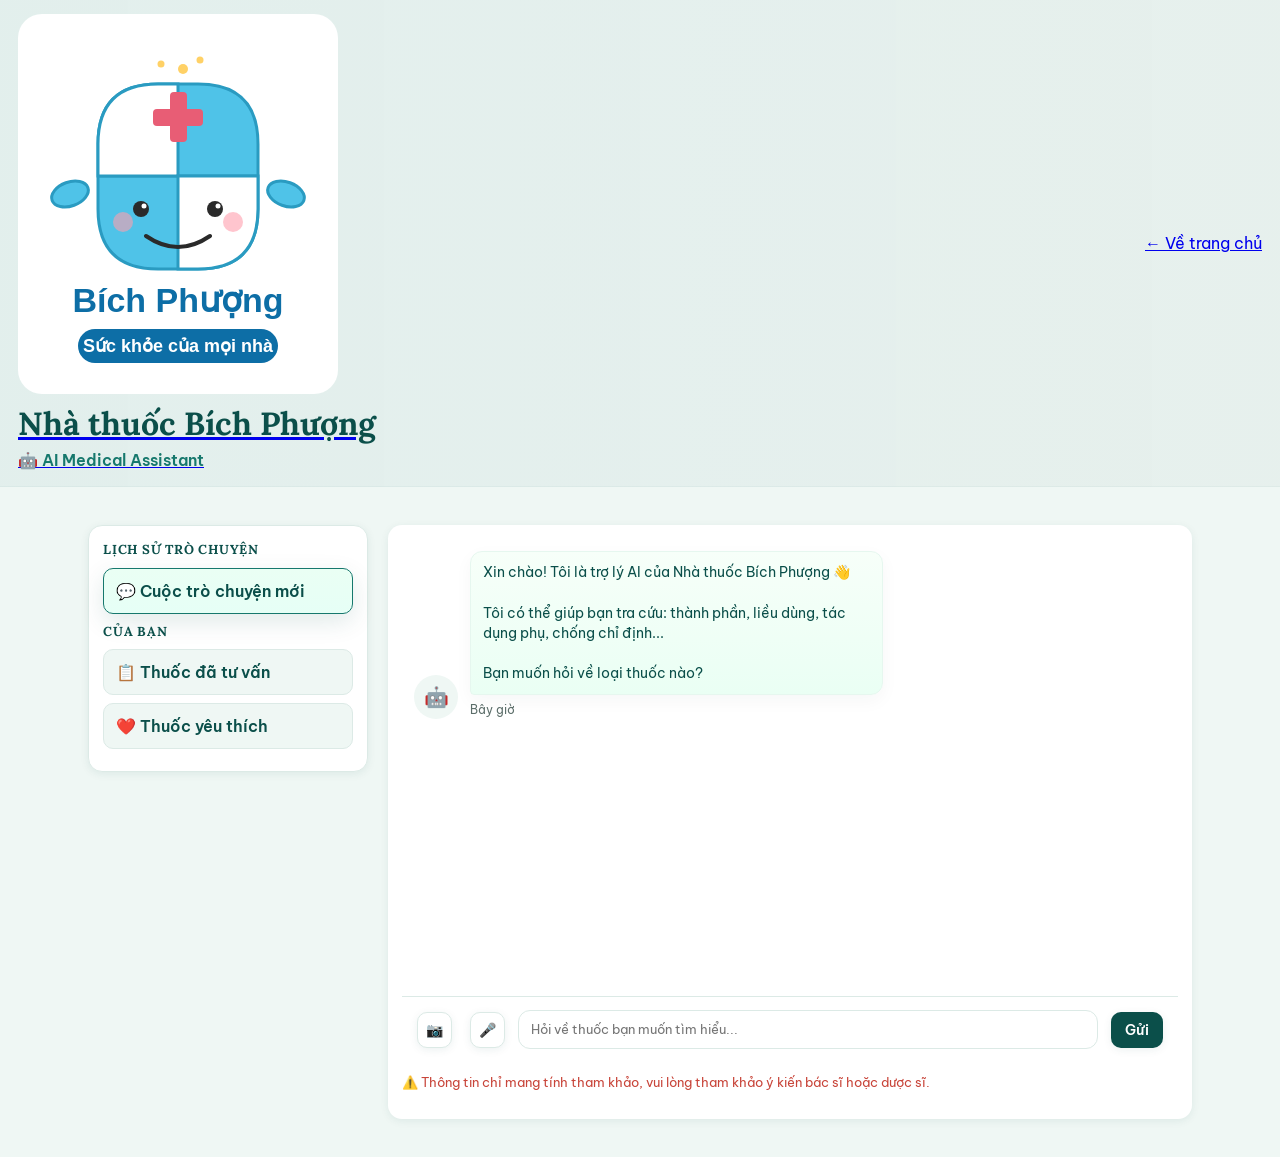
==== commit bc9b253b: "update website" ====
--- a/pages/ai-tu-van.html
+++ b/pages/ai-tu-van.html
@@ -22,7 +22,7 @@
 
     <div class="khungTuVanChinh">
 
-        <aside class="menuTuVanTrai">
+        <aside class="menuTuVanai">
             <h3>Lịch sử trò chuyện</h3>
             <div class="mucLichSuChat active">💬 Cuộc trò chuyện mới</div>
 
--- a/style.css
+++ b/style.css
@@ -2117,4 +2117,56 @@
 .theHangNho h3,
 .theHangNho p {
     margin: 6px 0;
+}
+
+/* Order cards inside modal */
+.dsDonHang {
+    display: flex;
+    flex-direction: column;
+    gap: 12px;
+}
+
+.donCard {
+    background: var(--white);
+    border: 1px solid var(--line);
+    border-radius: 12px;
+    padding: 12px;
+    box-shadow: var(--shadow-sm);
+}
+
+.donCardHeader {
+    display: flex;
+    justify-content: space-between;
+    align-items: center;
+    gap: 12px;
+}
+
+.trangThaiDon {
+    padding: 6px 10px;
+    border-radius: 999px;
+    font-weight: 700;
+    font-size: 13px;
+}
+
+.trangThaiGiaoNhanh { background: linear-gradient(90deg,var(--teal),var(--pine)); color: #fff; }
+.trangThaiThuong { background: #f1f6f4; color: var(--pine); border: 1px solid var(--line); }
+
+.donCardBody { display:flex; justify-content:space-between; gap:12px; align-items:center; margin-top:8px; }
+.donSanPhamItem { background: var(--mint); padding:6px 8px; border-radius:8px; margin-bottom:4px; display:inline-block; color:var(--pine); }
+.donTongTien { font-weight:700; color:var(--pine); }
+.donCardFooter { margin-top:10px; display:flex; gap:8px; }
+.donCardFooter button { padding:8px 10px; border-radius:8px; }
+
+/* Profile editor in modal */
+.khungCaNhan { display:flex; gap:18px; align-items:flex-start; }
+.khungAnhVaThongTin { width: 180px; }
+.khungAvatar { display:flex; flex-direction:column; gap:8px; align-items:center; }
+.khungAvatar img { width:120px; height:120px; object-fit:cover; border-radius:50%; border:3px solid var(--line); box-shadow: var(--shadow-sm); background:var(--mint); }
+.khungFormCaNhan { flex:1; display:flex; flex-direction:column; gap:8px; }
+.khungFormCaNhan input, .khungFormCaNhan textarea { padding:10px; border-radius:10px; border:1.5px solid var(--line); font-family:inherit; }
+.khungFormCaNhan label { font-weight:700; color:var(--pine); }
+
+@media (max-width:800px) {
+    .khungCaNhan { flex-direction:column; }
+    .khungAnhVaThongTin { width:100%; display:flex; justify-content:center; }
 }
